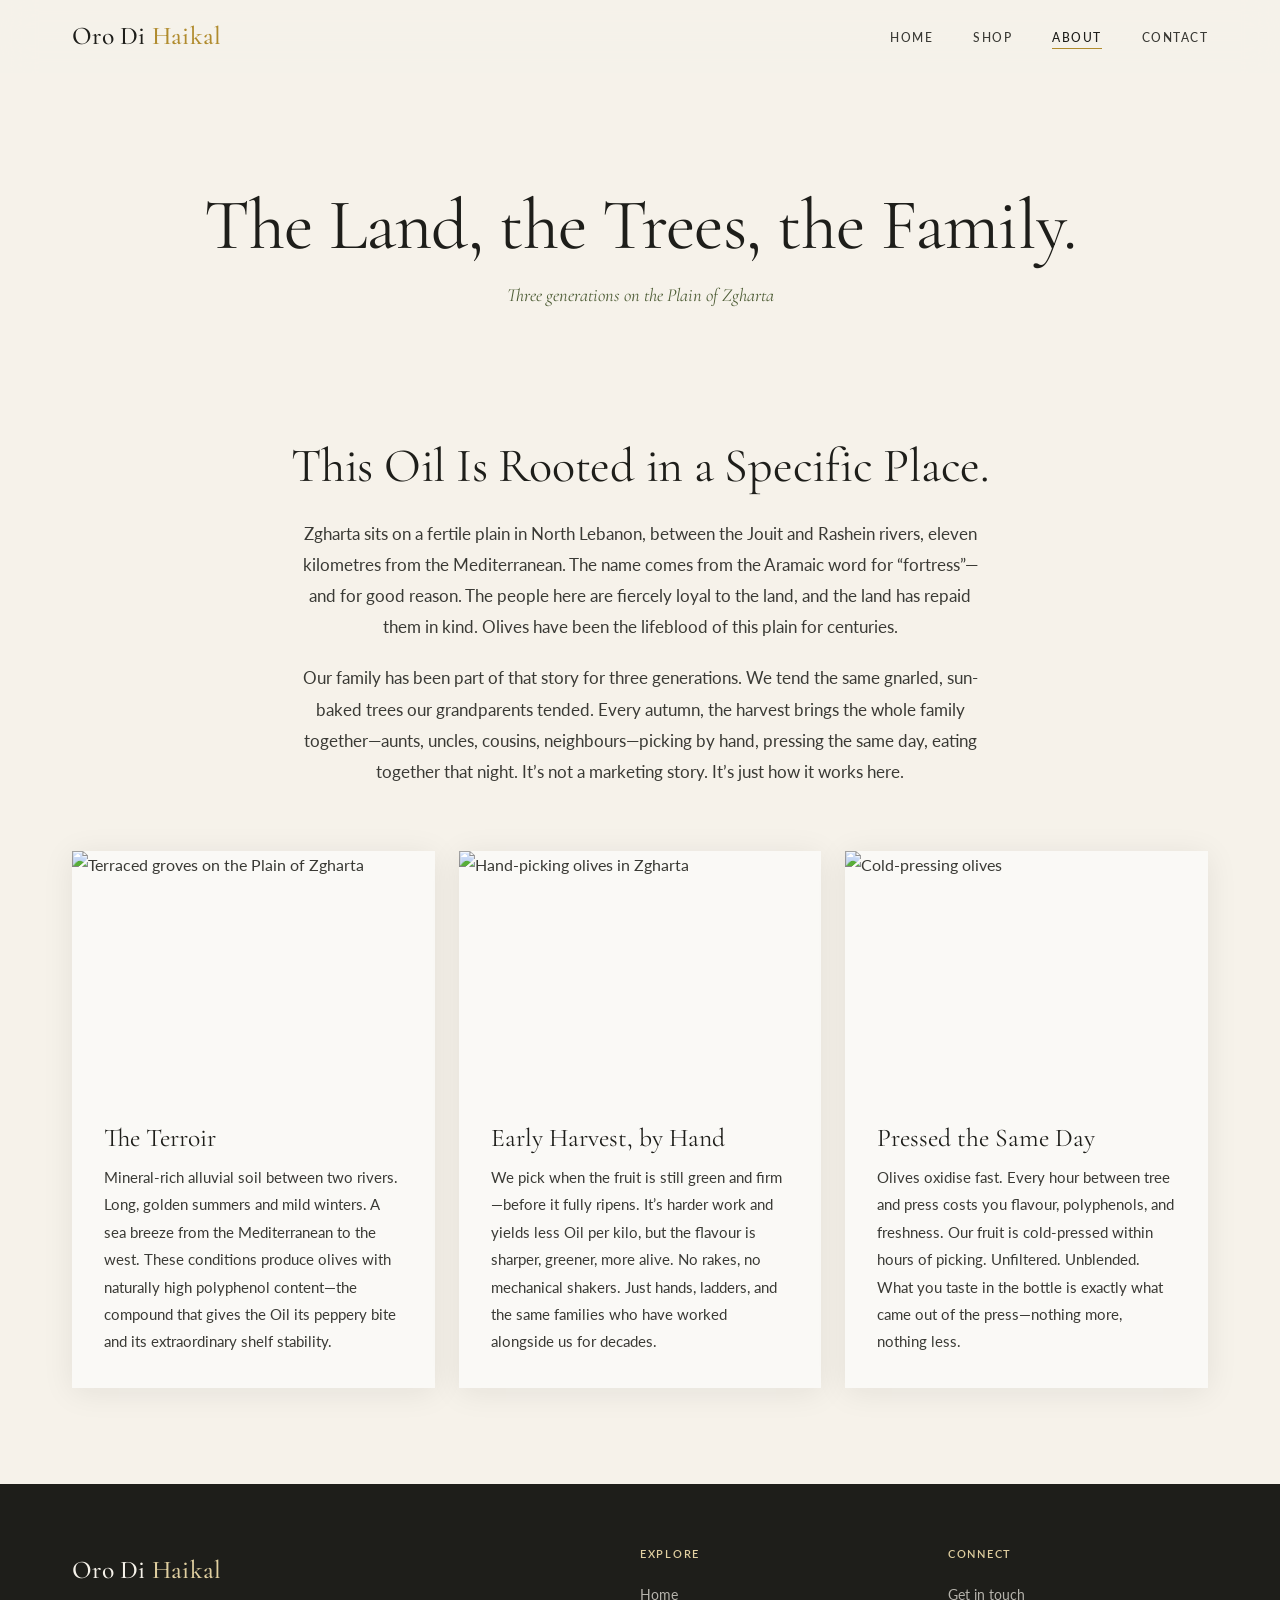
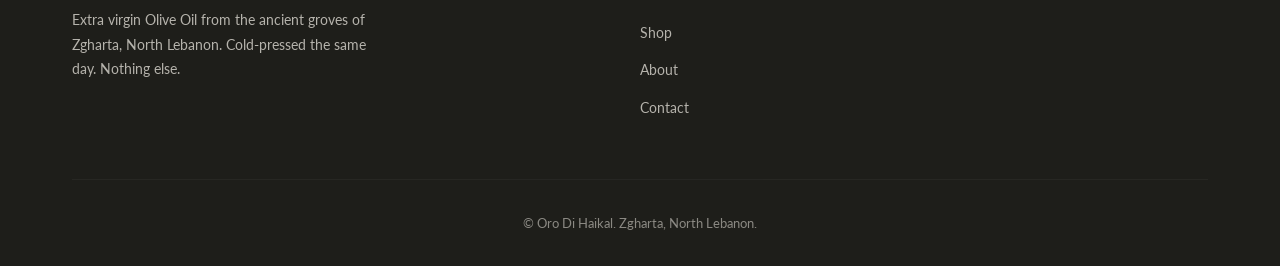
==== about.html @ 0c3472f1 "first commit" ====
<!DOCTYPE html>
<html lang="en">
<head>
  <meta charset="UTF-8" />
  <meta name="viewport" content="width=device-width, initial-scale=1.0" />
  <title>About &mdash; Oro Di Haikal Olive Oil</title>
  <meta name="description" content="The story behind Oro Di Haikal. Three generations of olive farming on the Plain of Zgharta, North Lebanon. Hand-picked. Same-day press. The real thing." />
  <link rel="preconnect" href="https://fonts.googleapis.com" />
  <link rel="preconnect" href="https://fonts.gstatic.com" crossorigin />
  <link href="https://fonts.googleapis.com/css2?family=Cormorant+Garamond:ital,wght@0,400;0,500;0,600;1,400&family=Lato:wght@400;500;600;700&display=swap" rel="stylesheet" />
  <link rel="stylesheet" href="css/style.css" />
  <link rel="icon" href="data:image/svg+xml,<svg xmlns='http://www.w3.org/2000/svg' viewBox='0 0 32 32'><circle cx='16' cy='16' r='14' fill='%235c6b3c'/><circle cx='16' cy='14' r='5' fill='%23d4a84b'/></svg>" type="image/svg+xml" />
</head>
<body>
  <a href="#main-content" class="skip-link">Skip to main content</a>
  <header class="site-header" id="header">
    <nav class="nav-inner">
      <a href="index.html" class="logo">Oro Di <span>Haikal</span></a>
      <button class="nav-toggle" id="navToggle" aria-label="Open menu" aria-expanded="false" aria-controls="navLinks">
        <svg viewBox="0 0 24 24" fill="none" stroke="currentColor" stroke-width="2">
          <path d="M3 12h18M3 6h18M3 18h18"/>
        </svg>
      </button>
      <ul class="nav-links" id="navLinks">
        <li><a href="index.html">Home</a></li>
        <li><a href="shop.html">Shop</a></li>
        <li><a href="about.html" class="active">About</a></li>
        <li><a href="contact.html">Contact</a></li>
      </ul>
    </nav>
  </header>

  <main id="main-content">
    <section class="page-hero">
      <div class="container">
        <h1>The Land, the Trees, the Family.</h1>
        <p>Three generations on the Plain of Zgharta</p>
      </div>
    </section>

    <section class="heritage-section">
      <div class="container">
        <div class="heritage-intro fade-in">
          <h2>This Oil Is Rooted in a Specific Place.</h2>
          <p>Zgharta sits on a fertile plain in North Lebanon, between the Jouit and Rashein rivers, eleven kilometres from the Mediterranean. The name comes from the Aramaic word for &ldquo;fortress&rdquo;&mdash;and for good reason. The people here are fiercely loyal to the land, and the land has repaid them in kind. Olives have been the lifeblood of this plain for centuries.</p>
          <p>Our family has been part of that story for three generations. We tend the same gnarled, sun-baked trees our grandparents tended. Every autumn, the harvest brings the whole family together&mdash;aunts, uncles, cousins, neighbours&mdash;picking by hand, pressing the same day, eating together that night. It&rsquo;s not a marketing story. It&rsquo;s just how it works here.</p>
        </div>
        <div class="heritage-grid fade-in">
          <article class="heritage-card">
            <img src="https://picsum.photos/seed/terroir/600/300" loading="lazy" alt="Terraced groves on the Plain of Zgharta" width="600" height="300" />
            <div class="card-body">
              <h3>The Terroir</h3>
              <p>Mineral-rich alluvial soil between two rivers. Long, golden summers and mild winters. A sea breeze from the Mediterranean to the west. These conditions produce olives with naturally high polyphenol content&mdash;the compound that gives the Oil its peppery bite and its extraordinary shelf stability.</p>
            </div>
          </article>
          <article class="heritage-card">
            <img src="https://picsum.photos/seed/harvest/600/300" loading="lazy" alt="Hand-picking olives in Zgharta" width="600" height="300" />
            <div class="card-body">
              <h3>Early Harvest, by Hand</h3>
              <p>We pick when the fruit is still green and firm&mdash;before it fully ripens. It&rsquo;s harder work and yields less Oil per kilo, but the flavour is sharper, greener, more alive. No rakes, no mechanical shakers. Just hands, ladders, and the same families who have worked alongside us for decades.</p>
            </div>
          </article>
          <article class="heritage-card">
            <img src="https://picsum.photos/seed/coldpress/600/300" loading="lazy" alt="Cold-pressing olives" width="600" height="300" />
            <div class="card-body">
              <h3>Pressed the Same Day</h3>
              <p>Olives oxidise fast. Every hour between tree and press costs you flavour, polyphenols, and freshness. Our fruit is cold-pressed within hours of picking. Unfiltered. Unblended. What you taste in the bottle is exactly what came out of the press&mdash;nothing more, nothing less.</p>
            </div>
          </article>
        </div>
      </div>
    </section>
  </main>

  <footer class="site-footer">
    <div class="footer-inner">
      <div class="footer-grid">
        <div class="footer-brand">
          <div class="logo">Oro Di <span>Haikal</span></div>
          <p>Extra virgin Olive Oil from the ancient groves of Zgharta, North Lebanon. Cold-pressed the same day. Nothing else.</p>
        </div>
        <div class="footer-links">
          <h4>Explore</h4>
          <ul>
            <li><a href="index.html">Home</a></li>
            <li><a href="shop.html">Shop</a></li>
            <li><a href="about.html">About</a></li>
            <li><a href="contact.html">Contact</a></li>
          </ul>
        </div>
        <div class="footer-links">
          <h4>Connect</h4>
          <ul>
            <li><a href="contact.html">Get in touch</a></li>
          </ul>
        </div>
      </div>
      <div class="footer-bottom">
        <p>&copy; Oro Di Haikal. Zgharta, North Lebanon.</p>
      </div>
    </div>
  </footer>

  <script src="js/main.js"></script>
</body>
</html>
---- css/style.css ----
/* ============================================
   Oro Di Haikal — Flamingo Estate-inspired
   Warm, spacious, immersive, editorial
   ============================================ */

:root {
  --olive-dark: #2f3a22;
  --olive-mid: #4e5d36;
  --olive-light: #6b7d4e;
  --olive-pale: #a3b38a;
  --gold: #b08b2d;
  --gold-light: #c9a84e;
  --gold-pale: #e0cfa0;
  --cream: #f6f2ea;
  --cream-dark: #ece6da;
  --white: #faf9f6;
  --charcoal: #1e1e1a;
  --text: #3a3a35;
  --shadow: rgba(30, 30, 26, 0.08);
  --shadow-md: rgba(30, 30, 26, 0.12);
  --font-display: 'Cormorant Garamond', Georgia, serif;
  --font-body: 'Lato', 'Segoe UI', sans-serif;
  --ease: cubic-bezier(0.25, 0.46, 0.45, 0.94);
  --ease-out: cubic-bezier(0.22, 1, 0.36, 1);
}

*,
*::before,
*::after {
  box-sizing: border-box;
  margin: 0;
  padding: 0;
}

html {
  scroll-behavior: smooth;
  font-size: 16px;
}

body {
  font-family: var(--font-body);
  font-size: 1rem;
  line-height: 1.75;
  color: var(--text);
  background: var(--cream);
  min-height: 100vh;
  display: flex;
  flex-direction: column;
  -webkit-font-smoothing: antialiased;
  -moz-osx-font-smoothing: grayscale;
}

img {
  max-width: 100%;
  height: auto;
  display: block;
}

a {
  color: var(--olive-dark);
  text-decoration: none;
  transition: color 0.3s var(--ease);
}

a:hover {
  color: var(--gold);
}

/* ----- Skip link ----- */
.skip-link {
  position: absolute;
  top: -4rem;
  left: 1rem;
  z-index: 200;
  padding: 0.6rem 1rem;
  background: var(--olive-dark);
  color: var(--white);
  font-size: 0.85rem;
  font-weight: 600;
  border-radius: 4px;
  transition: top 0.2s ease;
}
.skip-link:focus {
  top: 1rem;
  outline: 2px solid var(--gold);
  outline-offset: 2px;
}

/* ----- Focus visible ----- */
a:focus-visible,
button:focus-visible,
input:focus-visible,
textarea:focus-visible {
  outline: 2px solid var(--olive-mid);
  outline-offset: 3px;
}

/* ----- Typography ----- */
h1, h2, h3, h4 {
  font-family: var(--font-display);
  font-weight: 400;
  line-height: 1.15;
  color: var(--charcoal);
}

h1 {
  font-size: clamp(2.5rem, 6vw, 4.5rem);
  letter-spacing: -0.01em;
}

h2 {
  font-size: clamp(1.75rem, 4vw, 3rem);
  letter-spacing: -0.005em;
}

h3 {
  font-size: clamp(1.25rem, 2.5vw, 1.6rem);
}

/* ----- Layout ----- */
.container {
  width: 100%;
  max-width: 1200px;
  margin: 0 auto;
  padding: 0 2rem;
}

.container-narrow {
  max-width: 680px;
  margin: 0 auto;
  padding: 0 2rem;
}

/* ----- Navigation ----- */
.site-header {
  position: fixed;
  top: 0;
  left: 0;
  right: 0;
  z-index: 100;
  background: rgba(246, 242, 234, 0.9);
  backdrop-filter: blur(16px);
  -webkit-backdrop-filter: blur(16px);
  border-bottom: 1px solid transparent;
  transition: border-color 0.4s var(--ease), box-shadow 0.4s var(--ease);
}

.site-header.scrolled {
  border-bottom-color: var(--cream-dark);
  box-shadow: 0 1px 30px var(--shadow);
}

.nav-inner {
  display: flex;
  align-items: center;
  justify-content: space-between;
  height: 4.5rem;
  max-width: 1200px;
  margin: 0 auto;
  padding: 0 2rem;
}

.logo {
  font-family: var(--font-display);
  font-size: 1.6rem;
  font-weight: 500;
  color: var(--charcoal);
  letter-spacing: 0.01em;
}

.logo span {
  color: var(--gold);
}

.nav-links {
  display: flex;
  align-items: center;
  gap: 2.5rem;
  list-style: none;
}

.nav-links a {
  font-size: 0.78rem;
  font-weight: 500;
  letter-spacing: 0.12em;
  text-transform: uppercase;
  color: var(--text);
  position: relative;
}

.nav-links a::after {
  content: '';
  position: absolute;
  bottom: -4px;
  left: 0;
  width: 0;
  height: 1px;
  background: var(--gold);
  transition: width 0.3s var(--ease);
}

.nav-links a:hover::after,
.nav-links a.active::after {
  width: 100%;
}

.nav-links a.active {
  color: var(--charcoal);
}

.nav-toggle {
  display: none;
  background: none;
  border: none;
  cursor: pointer;
  padding: 0.5rem;
  color: var(--charcoal);
}

.nav-toggle svg {
  width: 1.4rem;
  height: 1.4rem;
}

/* ----- Main ----- */
main {
  flex: 1;
  padding-top: 4.5rem;
}

/* ----- Hero ----- */
.hero {
  min-height: 100vh;
  display: flex;
  align-items: center;
  justify-content: center;
  text-align: center;
  position: relative;
  overflow: hidden;
  background: var(--cream);
}

.hero-bg {
  position: absolute;
  inset: 0;
  background: url('https://picsum.photos/seed/lebanon/1920/1080') center/cover no-repeat;
  opacity: 0.15;
  transform: scale(1.05);
  transition: transform 20s linear;
}

.hero:hover .hero-bg {
  transform: scale(1.12);
}

.hero-bg::after {
  content: '';
  position: absolute;
  inset: 0;
  background: linear-gradient(
    to bottom,
    var(--cream) 0%,
    rgba(246, 242, 234, 0.3) 40%,
    rgba(246, 242, 234, 0.3) 60%,
    var(--cream) 100%
  );
}

.hero-content {
  position: relative;
  z-index: 1;
  padding: 4rem 2rem;
  max-width: 700px;
}

.hero-tag {
  font-size: 0.72rem;
  letter-spacing: 0.3em;
  text-transform: uppercase;
  color: var(--olive-mid);
  margin-bottom: 1.5rem;
  font-weight: 500;
}

.hero h1 {
  color: var(--charcoal);
  margin-bottom: 1.5rem;
  font-weight: 400;
}

.hero-sub {
  font-size: 1.1rem;
  line-height: 1.8;
  color: var(--text);
  max-width: 520px;
  margin: 0 auto 2.5rem;
  font-family: var(--font-display);
  font-size: 1.25rem;
  font-style: italic;
  font-weight: 400;
}

/* ----- Buttons ----- */
.btn {
  display: inline-block;
  padding: 1rem 2.5rem;
  font-family: var(--font-body);
  font-size: 0.72rem;
  font-weight: 600;
  letter-spacing: 0.16em;
  text-transform: uppercase;
  border: none;
  cursor: pointer;
  transition: all 0.4s var(--ease);
}

.btn-primary {
  background: var(--charcoal);
  color: var(--cream);
}

.btn-primary:hover {
  background: var(--olive-dark);
  color: var(--cream);
  transform: translateY(-1px);
  box-shadow: 0 8px 30px var(--shadow-md);
}

.btn-secondary {
  background: transparent;
  color: var(--charcoal);
  border: 1.5px solid var(--charcoal);
}

.btn-secondary:hover {
  background: var(--charcoal);
  color: var(--cream);
}

/* ----- Strip (marquee) ----- */
.section.strip {
  padding: 1.25rem 0;
  background: var(--charcoal);
  color: var(--cream);
  overflow: hidden;
}

.strip-list {
  display: flex;
  justify-content: center;
  gap: 1rem 3rem;
  list-style: none;
  font-size: 0.72rem;
  font-weight: 500;
  letter-spacing: 0.14em;
  text-transform: uppercase;
  white-space: nowrap;
  animation: marquee 30s linear infinite;
}

.strip-icon {
  color: var(--gold-pale);
  margin-right: 0.75rem;
}

@keyframes marquee {
  0%   { transform: translateX(0); }
  100% { transform: translateX(-50%); }
}

/* ----- Section blocks ----- */
.section {
  padding: 6rem 0;
}

.section-alt {
  background: var(--white);
}

.section-head {
  text-align: center;
  margin-bottom: 3.5rem;
}

.section-head h2 {
  color: var(--charcoal);
  margin-bottom: 0;
}

.section-head .sub {
  display: block;
  font-size: 0.72rem;
  font-family: var(--font-body);
  color: var(--olive-mid);
  letter-spacing: 0.16em;
  text-transform: uppercase;
  font-weight: 500;
  margin-bottom: 1rem;
}

/* ----- Legacy section ----- */
#legacy {
  background: var(--cream);
}

.legacy-content {
  text-align: center;
}

.legacy-lead {
  font-family: var(--font-display);
  font-size: clamp(1.4rem, 2.5vw, 1.75rem);
  font-weight: 400;
  font-style: italic;
  line-height: 1.6;
  color: var(--charcoal);
  margin-bottom: 2rem;
}

.legacy-content p {
  color: var(--text);
  margin-bottom: 1.5rem;
  font-size: 1.05rem;
  line-height: 1.85;
}

.legacy-content p:last-child {
  margin-bottom: 0;
}

/* ----- Story grid (home) ----- */
.story-grid {
  display: grid;
  grid-template-columns: 1fr 1fr;
  gap: 4rem;
  align-items: center;
  max-width: 1100px;
  margin: 0 auto;
}

.story-image {
  overflow: hidden;
}

.story-image img {
  width: 100%;
  height: 420px;
  object-fit: cover;
  transition: transform 0.8s var(--ease-out);
}

.story-image:hover img {
  transform: scale(1.03);
}

.story-text h2 {
  color: var(--charcoal);
  margin-bottom: 1.25rem;
}

.story-text p {
  margin-bottom: 1.25rem;
  color: var(--text);
  line-height: 1.85;
}

.story-text .btn {
  margin-top: 0.5rem;
}

/* ----- CTA section ----- */
.section-cta {
  background: var(--charcoal);
  color: var(--cream);
  text-align: center;
}

.section-cta h2 {
  color: var(--cream);
  margin-bottom: 1rem;
}

.section-cta p {
  color: var(--cream-dark);
  margin-bottom: 2rem;
  font-family: var(--font-display);
  font-size: 1.15rem;
  font-style: italic;
  line-height: 1.8;
  max-width: 520px;
  margin-left: auto;
  margin-right: auto;
}

.section-cta .btn-primary {
  background: var(--cream);
  color: var(--charcoal);
}

.section-cta .btn-primary:hover {
  background: var(--gold-pale);
  color: var(--charcoal);
}

.text-center {
  text-align: center;
}

/* ----- Page hero (inner pages) ----- */
.page-hero {
  padding: 7rem 0 4rem;
  text-align: center;
  background: var(--cream);
}

.page-hero h1 {
  color: var(--charcoal);
  margin-bottom: 0.75rem;
}

.page-hero p {
  color: var(--olive-mid);
  font-size: 1rem;
  font-family: var(--font-display);
  font-style: italic;
  font-size: 1.15rem;
}

/* ----- Shop page ----- */
.product-section {
  padding: 4rem 0 6rem;
}

.product-card {
  max-width: 960px;
  margin: 0 auto;
  display: grid;
  grid-template-columns: 1fr 1fr;
  gap: 0;
  align-items: stretch;
  background: var(--white);
  overflow: hidden;
  box-shadow: 0 30px 80px var(--shadow);
}

.product-image {
  overflow: hidden;
}

.product-image img {
  width: 100%;
  height: 100%;
  object-fit: cover;
  transition: transform 0.8s var(--ease-out);
}

.product-image:hover img {
  transform: scale(1.03);
}

.product-details {
  padding: 3rem 2.5rem;
  display: flex;
  flex-direction: column;
  justify-content: center;
}

.product-details h2 {
  color: var(--charcoal);
  margin-bottom: 0.5rem;
}

.product-meta {
  font-size: 0.75rem;
  letter-spacing: 0.08em;
  text-transform: uppercase;
  color: var(--olive-mid);
  margin-bottom: 1.25rem;
  font-weight: 500;
}

.product-details .price {
  font-family: var(--font-display);
  font-size: 2rem;
  color: var(--charcoal);
  margin-bottom: 1.5rem;
  font-weight: 400;
}

.product-details p {
  margin-bottom: 1.25rem;
  color: var(--text);
  line-height: 1.8;
  font-size: 0.95rem;
}

.product-details p strong {
  color: var(--charcoal);
  font-weight: 600;
  font-size: 0.75rem;
  letter-spacing: 0.08em;
  text-transform: uppercase;
}

.quantity-row {
  display: flex;
  align-items: center;
  gap: 1rem;
  margin-bottom: 1.25rem;
}

.quantity-row label {
  font-weight: 600;
  color: var(--charcoal);
  font-size: 0.75rem;
  letter-spacing: 0.08em;
  text-transform: uppercase;
}

.quantity-row input {
  width: 4rem;
  padding: 0.6rem;
  border: 1.5px solid var(--cream-dark);
  border-radius: 0;
  font-size: 1rem;
  text-align: center;
  font-family: var(--font-body);
  background: var(--cream);
  transition: border-color 0.3s var(--ease);
}

.quantity-row input:focus {
  border-color: var(--olive-mid);
}

.cart-feedback {
  margin-top: 0.75rem;
  font-size: 0.85rem;
  color: var(--olive-mid);
  font-style: italic;
  min-height: 1.5em;
  opacity: 0;
  transition: opacity 0.4s var(--ease);
}

.cart-feedback.visible {
  opacity: 1;
}

/* ----- About / Heritage ----- */
.heritage-section {
  padding: 4rem 0 6rem;
}

.heritage-intro {
  text-align: center;
  max-width: 700px;
  margin: 0 auto 4rem;
}

.heritage-intro h2 {
  margin-bottom: 1.5rem;
}

.heritage-intro p {
  font-size: 1.05rem;
  color: var(--text);
  line-height: 1.85;
  margin-bottom: 1.25rem;
}

.heritage-intro p:last-child {
  margin-bottom: 0;
}

.heritage-grid {
  display: grid;
  grid-template-columns: repeat(3, 1fr);
  gap: 1.5rem;
}

.heritage-card {
  background: var(--white);
  overflow: hidden;
  box-shadow: 0 4px 30px var(--shadow);
  transition: transform 0.5s var(--ease-out), box-shadow 0.5s var(--ease-out);
}

.heritage-card:hover {
  transform: translateY(-6px);
  box-shadow: 0 20px 50px var(--shadow-md);
}

.heritage-card img {
  width: 100%;
  height: 240px;
  object-fit: cover;
  transition: transform 0.8s var(--ease-out);
}

.heritage-card:hover img {
  transform: scale(1.04);
}

.heritage-card .card-body {
  padding: 2rem;
}

.heritage-card h3 {
  color: var(--charcoal);
  margin-bottom: 0.75rem;
}

.heritage-card p {
  font-size: 0.95rem;
  color: var(--text);
  line-height: 1.8;
}

/* ----- Contact page ----- */
.contact-section {
  padding: 4rem 0 6rem;
}

.contact-layout {
  display: grid;
  grid-template-columns: 1fr 1.3fr;
  gap: 3rem;
  align-items: start;
  max-width: 960px;
  margin: 0 auto;
}

.contact-info h2 {
  color: var(--charcoal);
  margin-bottom: 1rem;
}

.contact-info > p {
  color: var(--text);
  margin-bottom: 2rem;
  font-size: 1.05rem;
  line-height: 1.8;
}

.contact-details {
  list-style: none;
}

.contact-details li {
  margin-bottom: 1.5rem;
  font-size: 0.95rem;
  color: var(--text);
  line-height: 1.6;
}

.contact-details strong {
  display: block;
  font-family: var(--font-body);
  font-size: 0.7rem;
  letter-spacing: 0.12em;
  text-transform: uppercase;
  color: var(--olive-mid);
  margin-bottom: 0.3rem;
  font-weight: 600;
}

.contact-details a {
  color: var(--charcoal);
  border-bottom: 1px solid var(--cream-dark);
  transition: border-color 0.3s var(--ease), color 0.3s var(--ease);
}

.contact-details a:hover {
  color: var(--gold);
  border-color: var(--gold);
}

.contact-wrap {
  background: var(--white);
  padding: 2.5rem;
  box-shadow: 0 20px 60px var(--shadow);
}

.form-group {
  margin-bottom: 1.5rem;
}

.form-group label {
  display: block;
  font-weight: 600;
  color: var(--charcoal);
  margin-bottom: 0.5rem;
  font-size: 0.7rem;
  letter-spacing: 0.1em;
  text-transform: uppercase;
}

.form-group input,
.form-group textarea {
  width: 100%;
  padding: 0.85rem 1rem;
  border: 1.5px solid var(--cream-dark);
  border-radius: 0;
  font-family: var(--font-body);
  font-size: 0.95rem;
  background: var(--cream);
  transition: border-color 0.3s var(--ease);
}

.form-group input:focus,
.form-group textarea:focus {
  outline: none;
  border-color: var(--olive-mid);
}

.form-group textarea {
  min-height: 150px;
  resize: vertical;
}

.contact-wrap button[type="submit"] {
  width: 100%;
  padding: 1.1rem;
  margin-top: 0.25rem;
  cursor: pointer;
}

.form-message {
  margin-top: 1rem;
  padding: 0.85rem 1rem;
  font-size: 0.9rem;
  display: none;
  font-style: italic;
}

.form-message.success {
  display: block;
  background: rgba(110, 130, 80, 0.12);
  color: var(--olive-dark);
}

.form-message.error {
  display: block;
  background: rgba(180, 50, 50, 0.08);
  color: #7a2828;
}

/* ----- Footer ----- */
.site-footer {
  background: var(--charcoal);
  color: var(--cream);
  padding: 4rem 0 2rem;
  margin-top: auto;
}

.footer-inner {
  max-width: 1200px;
  margin: 0 auto;
  padding: 0 2rem;
}

.footer-grid {
  display: grid;
  grid-template-columns: 2fr 1fr 1fr;
  gap: 3rem;
  margin-bottom: 3rem;
}

.footer-brand .logo {
  color: var(--cream);
  margin-bottom: 1rem;
  display: block;
}

.footer-brand .logo span {
  color: var(--gold-pale);
}

.footer-brand p {
  font-size: 0.9rem;
  line-height: 1.7;
  opacity: 0.7;
  max-width: 320px;
}

.footer-links h4 {
  font-family: var(--font-body);
  font-size: 0.68rem;
  font-weight: 600;
  letter-spacing: 0.16em;
  text-transform: uppercase;
  margin-bottom: 1.25rem;
  color: var(--gold-pale);
}

.footer-links ul {
  list-style: none;
}

.footer-links li {
  margin-bottom: 0.6rem;
}

.footer-links a {
  color: var(--cream);
  font-size: 0.9rem;
  opacity: 0.7;
  transition: opacity 0.3s var(--ease);
}

.footer-links a:hover {
  opacity: 1;
  color: var(--cream);
}

.footer-bottom {
  padding-top: 2rem;
  border-top: 1px solid rgba(255,255,255,0.08);
  text-align: center;
  font-size: 0.8rem;
  opacity: 0.5;
}

/* ----- Scroll animations ----- */
.fade-in {
  opacity: 0;
  transform: translateY(30px);
  transition: opacity 0.8s var(--ease-out), transform 0.8s var(--ease-out);
}

.fade-in.visible {
  opacity: 1;
  transform: translateY(0);
}

/* ----- Responsive ----- */
@media (max-width: 768px) {
  .nav-links {
    position: fixed;
    top: 4.5rem;
    right: -100%;
    width: 80%;
    max-width: 300px;
    height: calc(100vh - 4.5rem);
    background: var(--cream);
    flex-direction: column;
    align-items: flex-start;
    padding: 2.5rem;
    gap: 1.5rem;
    box-shadow: -10px 0 40px var(--shadow);
    transition: right 0.4s var(--ease-out);
  }

  .nav-links.open {
    right: 0;
  }

  .nav-toggle {
    display: block;
  }

  .hero-content {
    padding: 3rem 1.5rem;
  }

  .story-grid,
  .product-card {
    grid-template-columns: 1fr;
  }

  .story-image {
    order: -1;
  }

  .story-image img {
    height: 280px;
  }

  .product-details {
    padding: 2rem 1.5rem;
  }

  .product-image img {
    aspect-ratio: 16/10;
    height: auto;
  }

  .heritage-grid {
    grid-template-columns: 1fr;
  }

  .footer-grid {
    grid-template-columns: 1fr;
    text-align: center;
  }

  .footer-brand p {
    max-width: none;
  }

  .contact-layout {
    grid-template-columns: 1fr;
  }

  .strip-list {
    gap: 0.75rem 2rem;
    font-size: 0.65rem;
  }

  .section {
    padding: 4rem 0;
  }

  .page-hero {
    padding: 6rem 0 3rem;
  }
}

@media (prefers-reduced-motion: reduce) {
  *, *::before, *::after {
    animation-duration: 0.01ms !important;
    animation-iteration-count: 1 !important;
    transition-duration: 0.01ms !important;
  }
  .fade-in {
    opacity: 1;
    transform: none;
  }
}

@media (max-width: 480px) {
  .hero {
    min-height: 90vh;
  }

  .section {
    padding: 3.5rem 0;
  }

  .contact-wrap {
    padding: 1.5rem;
  }

  h1 {
    font-size: clamp(2rem, 8vw, 2.75rem);
  }
}
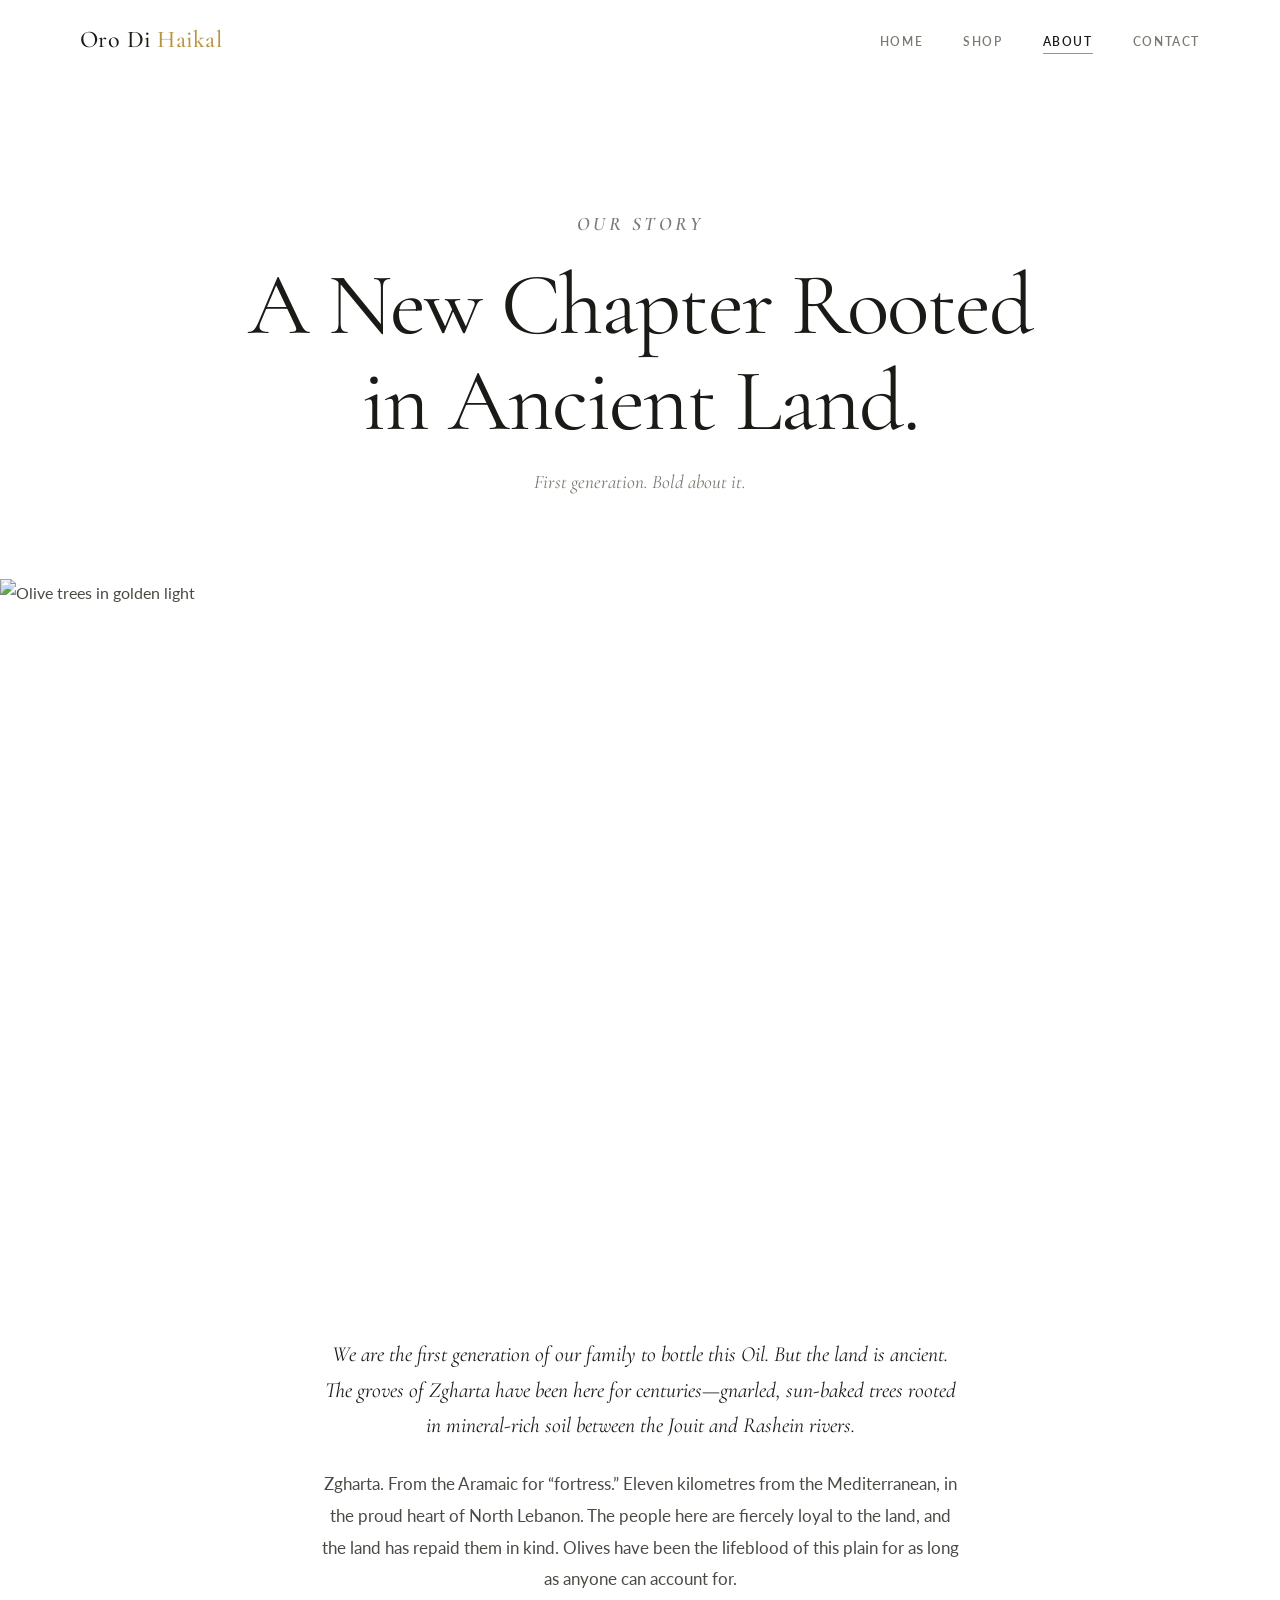
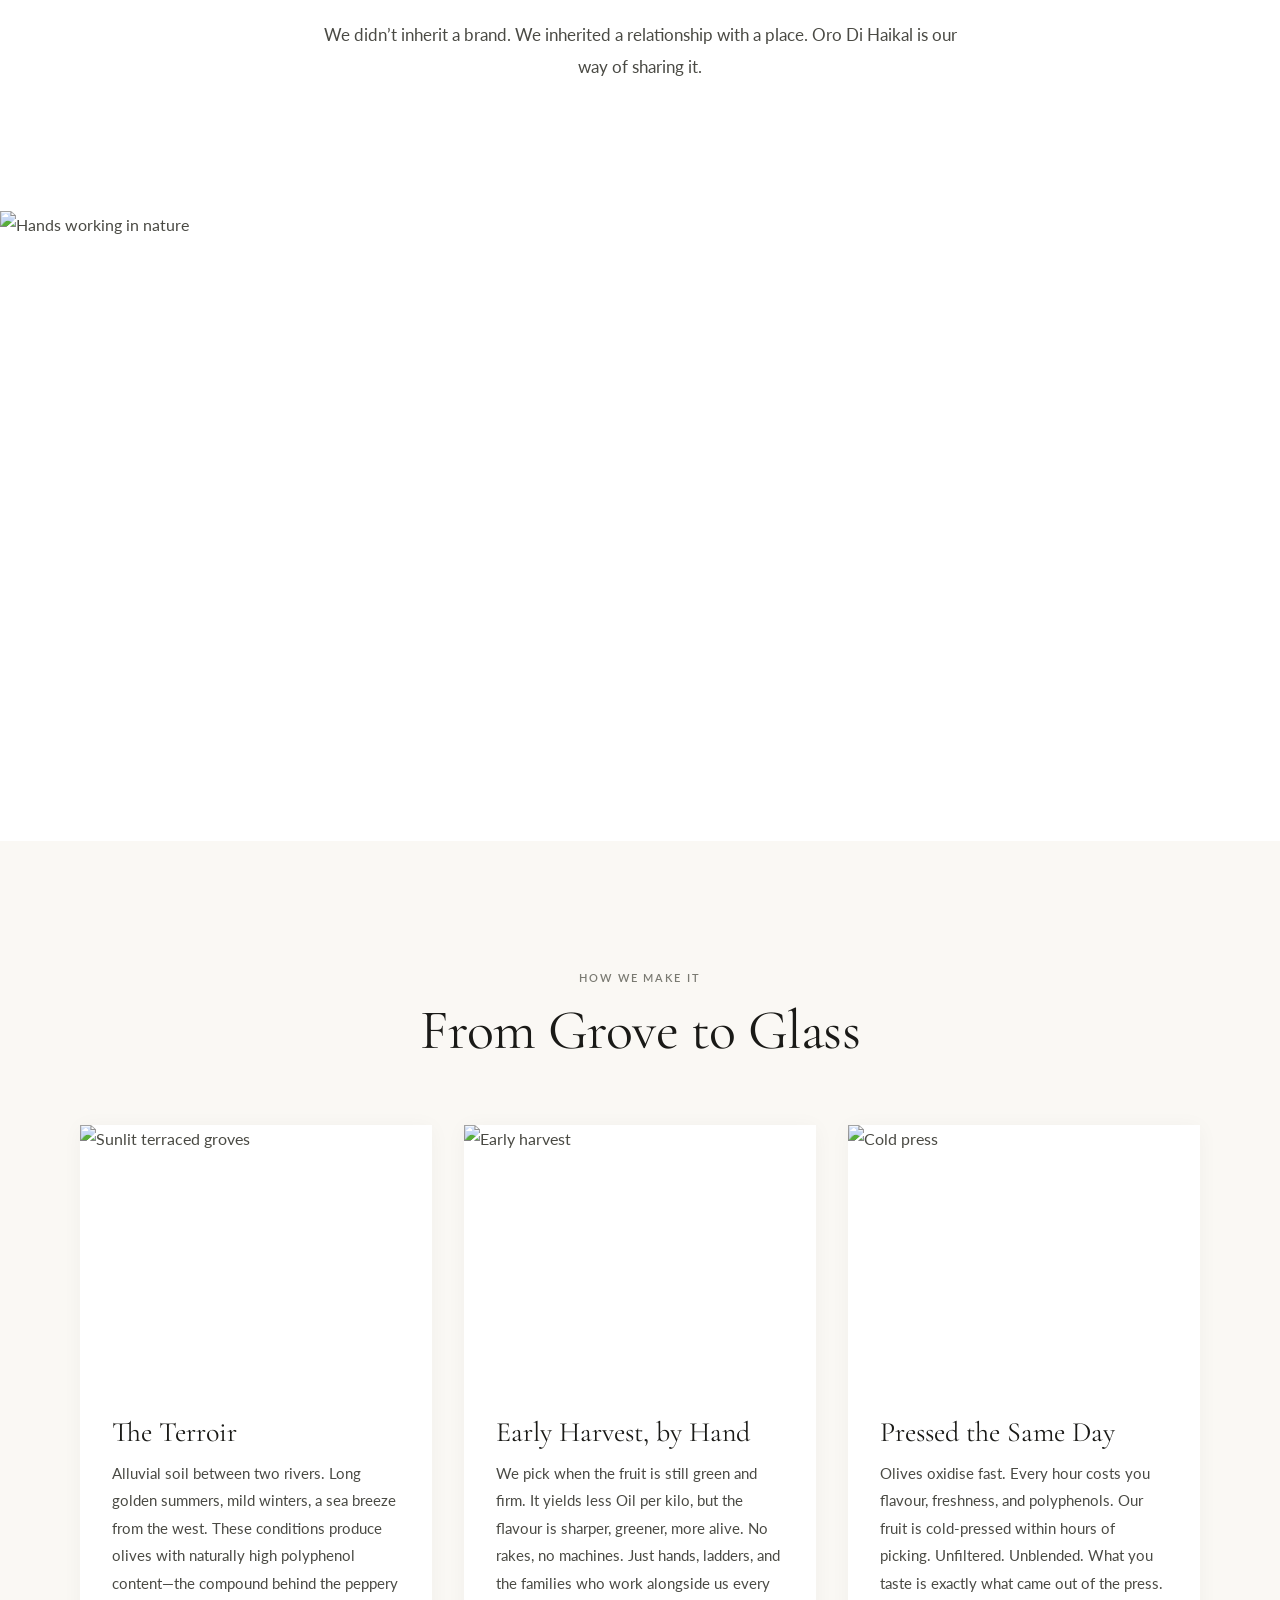
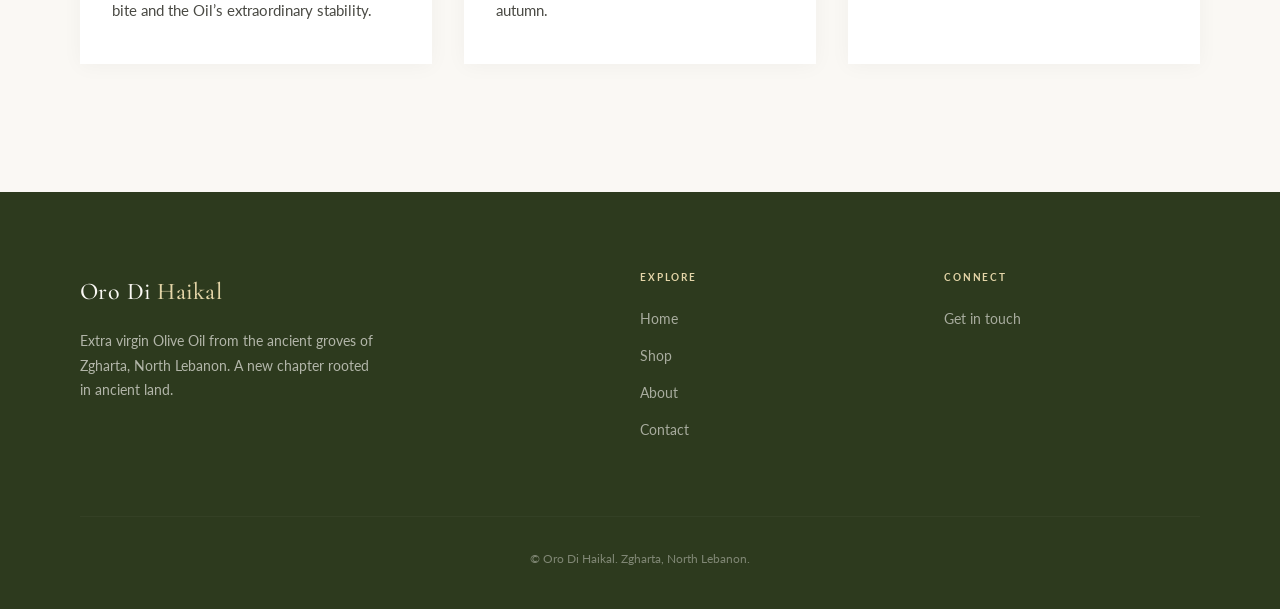
==== commit f6bee90f: "describe what you changed" ====
--- a/about.html
+++ b/about.html
@@ -3,23 +3,22 @@
 <head>
   <meta charset="UTF-8" />
   <meta name="viewport" content="width=device-width, initial-scale=1.0" />
-  <title>About &mdash; Oro Di Haikal Olive Oil</title>
-  <meta name="description" content="The story behind Oro Di Haikal. Three generations of olive farming on the Plain of Zgharta, North Lebanon. Hand-picked. Same-day press. The real thing." />
+  <title>About &mdash; Oro Di Haikal</title>
+  <meta name="description" content="A new chapter rooted in ancient land. The story of Oro Di Haikal from Zgharta, North Lebanon." />
   <link rel="preconnect" href="https://fonts.googleapis.com" />
   <link rel="preconnect" href="https://fonts.gstatic.com" crossorigin />
-  <link href="https://fonts.googleapis.com/css2?family=Cormorant+Garamond:ital,wght@0,400;0,500;0,600;1,400&family=Lato:wght@400;500;600;700&display=swap" rel="stylesheet" />
+  <link href="https://fonts.googleapis.com/css2?family=Cormorant+Garamond:ital,wght@0,400;0,500;0,600;1,400&family=Lato:wght@300;400;600;700&display=swap" rel="stylesheet" />
   <link rel="stylesheet" href="css/style.css" />
-  <link rel="icon" href="data:image/svg+xml,<svg xmlns='http://www.w3.org/2000/svg' viewBox='0 0 32 32'><circle cx='16' cy='16' r='14' fill='%235c6b3c'/><circle cx='16' cy='14' r='5' fill='%23d4a84b'/></svg>" type="image/svg+xml" />
+  <link rel="icon" href="data:image/svg+xml,<svg xmlns='http://www.w3.org/2000/svg' viewBox='0 0 32 32'><circle cx='16' cy='16' r='14' fill='%232d3a1e'/><circle cx='16' cy='14' r='5' fill='%23b59540'/></svg>" type="image/svg+xml" />
 </head>
 <body>
-  <a href="#main-content" class="skip-link">Skip to main content</a>
+  <a href="#main" class="skip-link">Skip to content</a>
+
   <header class="site-header" id="header">
     <nav class="nav-inner">
       <a href="index.html" class="logo">Oro Di <span>Haikal</span></a>
       <button class="nav-toggle" id="navToggle" aria-label="Open menu" aria-expanded="false" aria-controls="navLinks">
-        <svg viewBox="0 0 24 24" fill="none" stroke="currentColor" stroke-width="2">
-          <path d="M3 12h18M3 6h18M3 18h18"/>
-        </svg>
+        <svg viewBox="0 0 24 24" fill="none" stroke="currentColor" stroke-width="2"><path d="M3 12h18M3 6h18M3 18h18"/></svg>
       </button>
       <ul class="nav-links" id="navLinks">
         <li><a href="index.html">Home</a></li>
@@ -30,46 +29,66 @@
     </nav>
   </header>
 
-  <main id="main-content">
+  <main id="main">
+
     <section class="page-hero">
       <div class="container">
-        <h1>The Land, the Trees, the Family.</h1>
-        <p>Three generations on the Plain of Zgharta</p>
+        <p class="label" style="margin-bottom:1rem">Our Story</p>
+        <h1>A New Chapter Rooted<br>in Ancient Land.</h1>
+        <p>First generation. Bold about it.</p>
       </div>
     </section>
 
-    <section class="heritage-section">
+    <!-- Full-width grove image -->
+    <img class="full-img" src="https://images.unsplash.com/photo-1504197885098-865b3bfa0158?w=1600&q=80" alt="Olive trees in golden light" loading="lazy" />
+
+    <!-- Intro prose -->
+    <section class="s s--white">
+      <div class="container container--sm">
+        <div class="prose prose--lead reveal">
+          <p>We are the first generation of our family to bottle this Oil. But the land is ancient. The groves of Zgharta have been here for centuries&mdash;gnarled, sun-baked trees rooted in mineral-rich soil between the Jouit and Rashein rivers.</p>
+          <p>Zgharta. From the Aramaic for &ldquo;fortress.&rdquo; Eleven kilometres from the Mediterranean, in the proud heart of North Lebanon. The people here are fiercely loyal to the land, and the land has repaid them in kind. Olives have been the lifeblood of this plain for as long as anyone can account for.</p>
+          <p>We didn&rsquo;t inherit a brand. We inherited a relationship with a place. Oro Di Haikal is our way of sharing it.</p>
+        </div>
+      </div>
+    </section>
+
+    <!-- Full-width harvest image -->
+    <img class="full-img" src="https://images.unsplash.com/photo-1445282768818-728615cc910a?w=1600&q=80" alt="Hands working in nature" loading="lazy" />
+
+    <!-- Three pillars -->
+    <section class="s s--cream">
       <div class="container">
-        <div class="heritage-intro fade-in">
-          <h2>This Oil Is Rooted in a Specific Place.</h2>
-          <p>Zgharta sits on a fertile plain in North Lebanon, between the Jouit and Rashein rivers, eleven kilometres from the Mediterranean. The name comes from the Aramaic word for &ldquo;fortress&rdquo;&mdash;and for good reason. The people here are fiercely loyal to the land, and the land has repaid them in kind. Olives have been the lifeblood of this plain for centuries.</p>
-          <p>Our family has been part of that story for three generations. We tend the same gnarled, sun-baked trees our grandparents tended. Every autumn, the harvest brings the whole family together&mdash;aunts, uncles, cousins, neighbours&mdash;picking by hand, pressing the same day, eating together that night. It&rsquo;s not a marketing story. It&rsquo;s just how it works here.</p>
+        <div class="s-head reveal">
+          <p class="label">How We Make It</p>
+          <h2>From Grove to Glass</h2>
         </div>
-        <div class="heritage-grid fade-in">
-          <article class="heritage-card">
-            <img src="https://picsum.photos/seed/terroir/600/300" loading="lazy" alt="Terraced groves on the Plain of Zgharta" width="600" height="300" />
+        <div class="trio">
+          <article class="card reveal">
+            <img src="https://images.unsplash.com/photo-1500651230702-0e2d8a49d4ad?w=600&q=80" alt="Sunlit terraced groves" loading="lazy" />
             <div class="card-body">
               <h3>The Terroir</h3>
-              <p>Mineral-rich alluvial soil between two rivers. Long, golden summers and mild winters. A sea breeze from the Mediterranean to the west. These conditions produce olives with naturally high polyphenol content&mdash;the compound that gives the Oil its peppery bite and its extraordinary shelf stability.</p>
+              <p>Alluvial soil between two rivers. Long golden summers, mild winters, a sea breeze from the west. These conditions produce olives with naturally high polyphenol content&mdash;the compound behind the peppery bite and the Oil&rsquo;s extraordinary stability.</p>
             </div>
           </article>
-          <article class="heritage-card">
-            <img src="https://picsum.photos/seed/harvest/600/300" loading="lazy" alt="Hand-picking olives in Zgharta" width="600" height="300" />
+          <article class="card reveal reveal-d1">
+            <img src="https://images.unsplash.com/photo-1464226184884-fa280b87c399?w=600&q=80" alt="Early harvest" loading="lazy" />
             <div class="card-body">
               <h3>Early Harvest, by Hand</h3>
-              <p>We pick when the fruit is still green and firm&mdash;before it fully ripens. It&rsquo;s harder work and yields less Oil per kilo, but the flavour is sharper, greener, more alive. No rakes, no mechanical shakers. Just hands, ladders, and the same families who have worked alongside us for decades.</p>
+              <p>We pick when the fruit is still green and firm. It yields less Oil per kilo, but the flavour is sharper, greener, more alive. No rakes, no machines. Just hands, ladders, and the families who work alongside us every autumn.</p>
             </div>
           </article>
-          <article class="heritage-card">
-            <img src="https://picsum.photos/seed/coldpress/600/300" loading="lazy" alt="Cold-pressing olives" width="600" height="300" />
+          <article class="card reveal reveal-d2">
+            <img src="https://images.unsplash.com/photo-1509440159596-0249088772ff?w=600&q=80" alt="Cold press" loading="lazy" />
             <div class="card-body">
               <h3>Pressed the Same Day</h3>
-              <p>Olives oxidise fast. Every hour between tree and press costs you flavour, polyphenols, and freshness. Our fruit is cold-pressed within hours of picking. Unfiltered. Unblended. What you taste in the bottle is exactly what came out of the press&mdash;nothing more, nothing less.</p>
+              <p>Olives oxidise fast. Every hour costs you flavour, freshness, and polyphenols. Our fruit is cold-pressed within hours of picking. Unfiltered. Unblended. What you taste is exactly what came out of the press.</p>
             </div>
           </article>
         </div>
       </div>
     </section>
+
   </main>
 
   <footer class="site-footer">
@@ -77,7 +96,7 @@
       <div class="footer-grid">
         <div class="footer-brand">
           <div class="logo">Oro Di <span>Haikal</span></div>
-          <p>Extra virgin Olive Oil from the ancient groves of Zgharta, North Lebanon. Cold-pressed the same day. Nothing else.</p>
+          <p>Extra virgin Olive Oil from the ancient groves of Zgharta, North Lebanon. A new chapter rooted in ancient land.</p>
         </div>
         <div class="footer-links">
           <h4>Explore</h4>
--- a/css/style.css
+++ b/css/style.css
@@ -1,1048 +1,459 @@
 /* ============================================
-   Oro Di Haikal — Flamingo Estate-inspired
-   Warm, spacious, immersive, editorial
+   Oro Di Haikal — Luxury Lifestyle Redesign
+   White-forward, full-width imagery, editorial
    ============================================ */
 
 :root {
-  --olive-dark: #2f3a22;
-  --olive-mid: #4e5d36;
-  --olive-light: #6b7d4e;
-  --olive-pale: #a3b38a;
-  --gold: #b08b2d;
-  --gold-light: #c9a84e;
-  --gold-pale: #e0cfa0;
-  --cream: #f6f2ea;
-  --cream-dark: #ece6da;
-  --white: #faf9f6;
-  --charcoal: #1e1e1a;
-  --text: #3a3a35;
-  --shadow: rgba(30, 30, 26, 0.08);
-  --shadow-md: rgba(30, 30, 26, 0.12);
-  --font-display: 'Cormorant Garamond', Georgia, serif;
-  --font-body: 'Lato', 'Segoe UI', sans-serif;
+  --green: #2d3a1e;
+  --green-mid: #3f4f2a;
+  --green-soft: #5a6e3f;
+  --green-pale: #8a9e6e;
+  --gold: #b59540;
+  --gold-soft: #cdb368;
+  --gold-pale: #e4d5a8;
+  --cream: #faf8f4;
+  --warm: #f3efe7;
+  --white: #ffffff;
+  --ink: #1a1a17;
+  --text: #4a4a44;
+  --text-light: #7a7a72;
+  --border: rgba(0,0,0,0.06);
+  --shadow-sm: 0 2px 20px rgba(0,0,0,0.04);
+  --shadow-md: 0 8px 40px rgba(0,0,0,0.06);
+  --shadow-lg: 0 20px 60px rgba(0,0,0,0.08);
+  --serif: 'Cormorant Garamond', Georgia, 'Times New Roman', serif;
+  --sans: 'Lato', -apple-system, 'Segoe UI', sans-serif;
   --ease: cubic-bezier(0.25, 0.46, 0.45, 0.94);
   --ease-out: cubic-bezier(0.22, 1, 0.36, 1);
 }
 
-*,
-*::before,
-*::after {
-  box-sizing: border-box;
-  margin: 0;
-  padding: 0;
-}
-
-html {
-  scroll-behavior: smooth;
-  font-size: 16px;
-}
+*, *::before, *::after { box-sizing: border-box; margin: 0; padding: 0; }
+
+html { scroll-behavior: smooth; }
 
 body {
-  font-family: var(--font-body);
+  font-family: var(--sans);
   font-size: 1rem;
-  line-height: 1.75;
+  line-height: 1.7;
   color: var(--text);
-  background: var(--cream);
+  background: var(--white);
   min-height: 100vh;
   display: flex;
   flex-direction: column;
   -webkit-font-smoothing: antialiased;
-  -moz-osx-font-smoothing: grayscale;
-}
-
-img {
-  max-width: 100%;
-  height: auto;
-  display: block;
-}
+}
+
+img { max-width: 100%; height: auto; display: block; }
 
 a {
-  color: var(--olive-dark);
+  color: var(--ink);
   text-decoration: none;
   transition: color 0.3s var(--ease);
 }
-
-a:hover {
-  color: var(--gold);
-}
-
-/* ----- Skip link ----- */
+a:hover { color: var(--gold); }
+
 .skip-link {
-  position: absolute;
-  top: -4rem;
-  left: 1rem;
-  z-index: 200;
-  padding: 0.6rem 1rem;
-  background: var(--olive-dark);
-  color: var(--white);
-  font-size: 0.85rem;
-  font-weight: 600;
-  border-radius: 4px;
-  transition: top 0.2s ease;
-}
-.skip-link:focus {
-  top: 1rem;
-  outline: 2px solid var(--gold);
-  outline-offset: 2px;
-}
-
-/* ----- Focus visible ----- */
-a:focus-visible,
-button:focus-visible,
-input:focus-visible,
-textarea:focus-visible {
-  outline: 2px solid var(--olive-mid);
-  outline-offset: 3px;
-}
-
-/* ----- Typography ----- */
+  position: absolute; top: -4rem; left: 1rem; z-index: 200;
+  padding: 0.5rem 1rem; background: var(--green); color: var(--white);
+  font-size: 0.8rem; font-weight: 600; transition: top 0.2s;
+}
+.skip-link:focus { top: 1rem; outline: 2px solid var(--gold); outline-offset: 2px; }
+
+a:focus-visible, button:focus-visible, input:focus-visible, textarea:focus-visible {
+  outline: 2px solid var(--green-soft); outline-offset: 3px;
+}
+
+/* ---- Typography ---- */
 h1, h2, h3, h4 {
-  font-family: var(--font-display);
+  font-family: var(--serif);
   font-weight: 400;
-  line-height: 1.15;
-  color: var(--charcoal);
-}
-
-h1 {
-  font-size: clamp(2.5rem, 6vw, 4.5rem);
-  letter-spacing: -0.01em;
-}
-
-h2 {
-  font-size: clamp(1.75rem, 4vw, 3rem);
-  letter-spacing: -0.005em;
-}
-
-h3 {
-  font-size: clamp(1.25rem, 2.5vw, 1.6rem);
-}
-
-/* ----- Layout ----- */
-.container {
-  width: 100%;
-  max-width: 1200px;
-  margin: 0 auto;
-  padding: 0 2rem;
-}
-
-.container-narrow {
-  max-width: 680px;
-  margin: 0 auto;
-  padding: 0 2rem;
-}
-
-/* ----- Navigation ----- */
-.site-header {
-  position: fixed;
-  top: 0;
-  left: 0;
-  right: 0;
-  z-index: 100;
-  background: rgba(246, 242, 234, 0.9);
-  backdrop-filter: blur(16px);
-  -webkit-backdrop-filter: blur(16px);
-  border-bottom: 1px solid transparent;
-  transition: border-color 0.4s var(--ease), box-shadow 0.4s var(--ease);
-}
-
-.site-header.scrolled {
-  border-bottom-color: var(--cream-dark);
-  box-shadow: 0 1px 30px var(--shadow);
-}
-
-.nav-inner {
-  display: flex;
-  align-items: center;
-  justify-content: space-between;
-  height: 4.5rem;
-  max-width: 1200px;
-  margin: 0 auto;
-  padding: 0 2rem;
-}
-
-.logo {
-  font-family: var(--font-display);
-  font-size: 1.6rem;
-  font-weight: 500;
-  color: var(--charcoal);
-  letter-spacing: 0.01em;
-}
-
-.logo span {
-  color: var(--gold);
-}
-
-.nav-links {
-  display: flex;
-  align-items: center;
-  gap: 2.5rem;
-  list-style: none;
-}
-
-.nav-links a {
-  font-size: 0.78rem;
-  font-weight: 500;
-  letter-spacing: 0.12em;
-  text-transform: uppercase;
-  color: var(--text);
-  position: relative;
-}
-
-.nav-links a::after {
-  content: '';
-  position: absolute;
-  bottom: -4px;
-  left: 0;
-  width: 0;
-  height: 1px;
-  background: var(--gold);
-  transition: width 0.3s var(--ease);
-}
-
-.nav-links a:hover::after,
-.nav-links a.active::after {
-  width: 100%;
-}
-
-.nav-links a.active {
-  color: var(--charcoal);
-}
-
-.nav-toggle {
-  display: none;
-  background: none;
-  border: none;
-  cursor: pointer;
-  padding: 0.5rem;
-  color: var(--charcoal);
-}
-
-.nav-toggle svg {
-  width: 1.4rem;
-  height: 1.4rem;
-}
-
-/* ----- Main ----- */
-main {
-  flex: 1;
-  padding-top: 4.5rem;
-}
-
-/* ----- Hero ----- */
-.hero {
-  min-height: 100vh;
-  display: flex;
-  align-items: center;
-  justify-content: center;
-  text-align: center;
-  position: relative;
-  overflow: hidden;
-  background: var(--cream);
-}
-
-.hero-bg {
-  position: absolute;
-  inset: 0;
-  background: url('https://picsum.photos/seed/lebanon/1920/1080') center/cover no-repeat;
-  opacity: 0.15;
-  transform: scale(1.05);
-  transition: transform 20s linear;
-}
-
-.hero:hover .hero-bg {
-  transform: scale(1.12);
-}
-
-.hero-bg::after {
-  content: '';
-  position: absolute;
-  inset: 0;
-  background: linear-gradient(
-    to bottom,
-    var(--cream) 0%,
-    rgba(246, 242, 234, 0.3) 40%,
-    rgba(246, 242, 234, 0.3) 60%,
-    var(--cream) 100%
-  );
-}
-
-.hero-content {
-  position: relative;
-  z-index: 1;
-  padding: 4rem 2rem;
-  max-width: 700px;
-}
-
-.hero-tag {
-  font-size: 0.72rem;
-  letter-spacing: 0.3em;
-  text-transform: uppercase;
-  color: var(--olive-mid);
-  margin-bottom: 1.5rem;
-  font-weight: 500;
-}
-
-.hero h1 {
-  color: var(--charcoal);
-  margin-bottom: 1.5rem;
-  font-weight: 400;
-}
-
-.hero-sub {
-  font-size: 1.1rem;
-  line-height: 1.8;
-  color: var(--text);
-  max-width: 520px;
-  margin: 0 auto 2.5rem;
-  font-family: var(--font-display);
-  font-size: 1.25rem;
-  font-style: italic;
-  font-weight: 400;
-}
-
-/* ----- Buttons ----- */
-.btn {
-  display: inline-block;
-  padding: 1rem 2.5rem;
-  font-family: var(--font-body);
-  font-size: 0.72rem;
-  font-weight: 600;
-  letter-spacing: 0.16em;
-  text-transform: uppercase;
-  border: none;
-  cursor: pointer;
-  transition: all 0.4s var(--ease);
-}
-
-.btn-primary {
-  background: var(--charcoal);
-  color: var(--cream);
-}
-
-.btn-primary:hover {
-  background: var(--olive-dark);
-  color: var(--cream);
-  transform: translateY(-1px);
-  box-shadow: 0 8px 30px var(--shadow-md);
-}
-
-.btn-secondary {
-  background: transparent;
-  color: var(--charcoal);
-  border: 1.5px solid var(--charcoal);
-}
-
-.btn-secondary:hover {
-  background: var(--charcoal);
-  color: var(--cream);
-}
-
-/* ----- Strip (marquee) ----- */
-.section.strip {
-  padding: 1.25rem 0;
-  background: var(--charcoal);
-  color: var(--cream);
-  overflow: hidden;
-}
-
-.strip-list {
-  display: flex;
-  justify-content: center;
-  gap: 1rem 3rem;
-  list-style: none;
-  font-size: 0.72rem;
-  font-weight: 500;
-  letter-spacing: 0.14em;
-  text-transform: uppercase;
-  white-space: nowrap;
-  animation: marquee 30s linear infinite;
-}
-
-.strip-icon {
-  color: var(--gold-pale);
-  margin-right: 0.75rem;
-}
-
-@keyframes marquee {
-  0%   { transform: translateX(0); }
-  100% { transform: translateX(-50%); }
-}
-
-/* ----- Section blocks ----- */
-.section {
-  padding: 6rem 0;
-}
-
-.section-alt {
-  background: var(--white);
-}
-
-.section-head {
-  text-align: center;
-  margin-bottom: 3.5rem;
-}
-
-.section-head h2 {
-  color: var(--charcoal);
-  margin-bottom: 0;
-}
-
-.section-head .sub {
-  display: block;
-  font-size: 0.72rem;
-  font-family: var(--font-body);
-  color: var(--olive-mid);
-  letter-spacing: 0.16em;
-  text-transform: uppercase;
-  font-weight: 500;
-  margin-bottom: 1rem;
-}
-
-/* ----- Legacy section ----- */
-#legacy {
-  background: var(--cream);
-}
-
-.legacy-content {
-  text-align: center;
-}
-
-.legacy-lead {
-  font-family: var(--font-display);
-  font-size: clamp(1.4rem, 2.5vw, 1.75rem);
-  font-weight: 400;
-  font-style: italic;
-  line-height: 1.6;
-  color: var(--charcoal);
-  margin-bottom: 2rem;
-}
-
-.legacy-content p {
-  color: var(--text);
-  margin-bottom: 1.5rem;
-  font-size: 1.05rem;
-  line-height: 1.85;
-}
-
-.legacy-content p:last-child {
-  margin-bottom: 0;
-}
-
-/* ----- Story grid (home) ----- */
-.story-grid {
-  display: grid;
-  grid-template-columns: 1fr 1fr;
-  gap: 4rem;
-  align-items: center;
-  max-width: 1100px;
-  margin: 0 auto;
-}
-
-.story-image {
-  overflow: hidden;
-}
-
-.story-image img {
-  width: 100%;
-  height: 420px;
-  object-fit: cover;
-  transition: transform 0.8s var(--ease-out);
-}
-
-.story-image:hover img {
-  transform: scale(1.03);
-}
-
-.story-text h2 {
-  color: var(--charcoal);
-  margin-bottom: 1.25rem;
-}
-
-.story-text p {
-  margin-bottom: 1.25rem;
-  color: var(--text);
-  line-height: 1.85;
-}
-
-.story-text .btn {
-  margin-top: 0.5rem;
-}
-
-/* ----- CTA section ----- */
-.section-cta {
-  background: var(--charcoal);
-  color: var(--cream);
-  text-align: center;
-}
-
-.section-cta h2 {
-  color: var(--cream);
-  margin-bottom: 1rem;
-}
-
-.section-cta p {
-  color: var(--cream-dark);
-  margin-bottom: 2rem;
-  font-family: var(--font-display);
-  font-size: 1.15rem;
-  font-style: italic;
-  line-height: 1.8;
-  max-width: 520px;
-  margin-left: auto;
-  margin-right: auto;
-}
-
-.section-cta .btn-primary {
-  background: var(--cream);
-  color: var(--charcoal);
-}
-
-.section-cta .btn-primary:hover {
-  background: var(--gold-pale);
-  color: var(--charcoal);
-}
-
-.text-center {
-  text-align: center;
-}
-
-/* ----- Page hero (inner pages) ----- */
-.page-hero {
-  padding: 7rem 0 4rem;
-  text-align: center;
-  background: var(--cream);
-}
-
-.page-hero h1 {
-  color: var(--charcoal);
-  margin-bottom: 0.75rem;
-}
-
-.page-hero p {
-  color: var(--olive-mid);
-  font-size: 1rem;
-  font-family: var(--font-display);
-  font-style: italic;
-  font-size: 1.15rem;
-}
-
-/* ----- Shop page ----- */
-.product-section {
-  padding: 4rem 0 6rem;
-}
-
-.product-card {
-  max-width: 960px;
-  margin: 0 auto;
-  display: grid;
-  grid-template-columns: 1fr 1fr;
-  gap: 0;
-  align-items: stretch;
-  background: var(--white);
-  overflow: hidden;
-  box-shadow: 0 30px 80px var(--shadow);
-}
-
-.product-image {
-  overflow: hidden;
-}
-
-.product-image img {
-  width: 100%;
-  height: 100%;
-  object-fit: cover;
-  transition: transform 0.8s var(--ease-out);
-}
-
-.product-image:hover img {
-  transform: scale(1.03);
-}
-
-.product-details {
-  padding: 3rem 2.5rem;
-  display: flex;
-  flex-direction: column;
-  justify-content: center;
-}
-
-.product-details h2 {
-  color: var(--charcoal);
-  margin-bottom: 0.5rem;
-}
-
-.product-meta {
-  font-size: 0.75rem;
-  letter-spacing: 0.08em;
-  text-transform: uppercase;
-  color: var(--olive-mid);
-  margin-bottom: 1.25rem;
-  font-weight: 500;
-}
-
-.product-details .price {
-  font-family: var(--font-display);
-  font-size: 2rem;
-  color: var(--charcoal);
-  margin-bottom: 1.5rem;
-  font-weight: 400;
-}
-
-.product-details p {
-  margin-bottom: 1.25rem;
-  color: var(--text);
-  line-height: 1.8;
-  font-size: 0.95rem;
-}
-
-.product-details p strong {
-  color: var(--charcoal);
-  font-weight: 600;
-  font-size: 0.75rem;
-  letter-spacing: 0.08em;
-  text-transform: uppercase;
-}
-
-.quantity-row {
-  display: flex;
-  align-items: center;
-  gap: 1rem;
-  margin-bottom: 1.25rem;
-}
-
-.quantity-row label {
-  font-weight: 600;
-  color: var(--charcoal);
-  font-size: 0.75rem;
-  letter-spacing: 0.08em;
-  text-transform: uppercase;
-}
-
-.quantity-row input {
-  width: 4rem;
-  padding: 0.6rem;
-  border: 1.5px solid var(--cream-dark);
-  border-radius: 0;
-  font-size: 1rem;
-  text-align: center;
-  font-family: var(--font-body);
-  background: var(--cream);
-  transition: border-color 0.3s var(--ease);
-}
-
-.quantity-row input:focus {
-  border-color: var(--olive-mid);
-}
-
-.cart-feedback {
-  margin-top: 0.75rem;
-  font-size: 0.85rem;
-  color: var(--olive-mid);
-  font-style: italic;
-  min-height: 1.5em;
-  opacity: 0;
-  transition: opacity 0.4s var(--ease);
-}
-
-.cart-feedback.visible {
-  opacity: 1;
-}
-
-/* ----- About / Heritage ----- */
-.heritage-section {
-  padding: 4rem 0 6rem;
-}
-
-.heritage-intro {
-  text-align: center;
-  max-width: 700px;
-  margin: 0 auto 4rem;
-}
-
-.heritage-intro h2 {
-  margin-bottom: 1.5rem;
-}
-
-.heritage-intro p {
-  font-size: 1.05rem;
-  color: var(--text);
-  line-height: 1.85;
-  margin-bottom: 1.25rem;
-}
-
-.heritage-intro p:last-child {
-  margin-bottom: 0;
-}
-
-.heritage-grid {
-  display: grid;
-  grid-template-columns: repeat(3, 1fr);
-  gap: 1.5rem;
-}
-
-.heritage-card {
-  background: var(--white);
-  overflow: hidden;
-  box-shadow: 0 4px 30px var(--shadow);
-  transition: transform 0.5s var(--ease-out), box-shadow 0.5s var(--ease-out);
-}
-
-.heritage-card:hover {
-  transform: translateY(-6px);
-  box-shadow: 0 20px 50px var(--shadow-md);
-}
-
-.heritage-card img {
-  width: 100%;
-  height: 240px;
-  object-fit: cover;
-  transition: transform 0.8s var(--ease-out);
-}
-
-.heritage-card:hover img {
-  transform: scale(1.04);
-}
-
-.heritage-card .card-body {
-  padding: 2rem;
-}
-
-.heritage-card h3 {
-  color: var(--charcoal);
-  margin-bottom: 0.75rem;
-}
-
-.heritage-card p {
-  font-size: 0.95rem;
-  color: var(--text);
-  line-height: 1.8;
-}
-
-/* ----- Contact page ----- */
-.contact-section {
-  padding: 4rem 0 6rem;
-}
-
-.contact-layout {
-  display: grid;
-  grid-template-columns: 1fr 1.3fr;
-  gap: 3rem;
-  align-items: start;
-  max-width: 960px;
-  margin: 0 auto;
-}
-
-.contact-info h2 {
-  color: var(--charcoal);
-  margin-bottom: 1rem;
-}
-
-.contact-info > p {
-  color: var(--text);
-  margin-bottom: 2rem;
-  font-size: 1.05rem;
-  line-height: 1.8;
-}
-
-.contact-details {
-  list-style: none;
-}
-
-.contact-details li {
-  margin-bottom: 1.5rem;
-  font-size: 0.95rem;
-  color: var(--text);
-  line-height: 1.6;
-}
-
-.contact-details strong {
-  display: block;
-  font-family: var(--font-body);
-  font-size: 0.7rem;
-  letter-spacing: 0.12em;
-  text-transform: uppercase;
-  color: var(--olive-mid);
-  margin-bottom: 0.3rem;
-  font-weight: 600;
-}
-
-.contact-details a {
-  color: var(--charcoal);
-  border-bottom: 1px solid var(--cream-dark);
-  transition: border-color 0.3s var(--ease), color 0.3s var(--ease);
-}
-
-.contact-details a:hover {
-  color: var(--gold);
-  border-color: var(--gold);
-}
-
-.contact-wrap {
-  background: var(--white);
-  padding: 2.5rem;
-  box-shadow: 0 20px 60px var(--shadow);
-}
-
-.form-group {
-  margin-bottom: 1.5rem;
-}
-
-.form-group label {
-  display: block;
-  font-weight: 600;
-  color: var(--charcoal);
-  margin-bottom: 0.5rem;
-  font-size: 0.7rem;
-  letter-spacing: 0.1em;
-  text-transform: uppercase;
-}
-
-.form-group input,
-.form-group textarea {
-  width: 100%;
-  padding: 0.85rem 1rem;
-  border: 1.5px solid var(--cream-dark);
-  border-radius: 0;
-  font-family: var(--font-body);
-  font-size: 0.95rem;
-  background: var(--cream);
-  transition: border-color 0.3s var(--ease);
-}
-
-.form-group input:focus,
-.form-group textarea:focus {
-  outline: none;
-  border-color: var(--olive-mid);
-}
-
-.form-group textarea {
-  min-height: 150px;
-  resize: vertical;
-}
-
-.contact-wrap button[type="submit"] {
-  width: 100%;
-  padding: 1.1rem;
-  margin-top: 0.25rem;
-  cursor: pointer;
-}
-
-.form-message {
-  margin-top: 1rem;
-  padding: 0.85rem 1rem;
-  font-size: 0.9rem;
-  display: none;
-  font-style: italic;
-}
-
-.form-message.success {
-  display: block;
-  background: rgba(110, 130, 80, 0.12);
-  color: var(--olive-dark);
-}
-
-.form-message.error {
-  display: block;
-  background: rgba(180, 50, 50, 0.08);
-  color: #7a2828;
-}
-
-/* ----- Footer ----- */
-.site-footer {
-  background: var(--charcoal);
-  color: var(--cream);
-  padding: 4rem 0 2rem;
-  margin-top: auto;
-}
-
-.footer-inner {
-  max-width: 1200px;
-  margin: 0 auto;
-  padding: 0 2rem;
-}
-
-.footer-grid {
-  display: grid;
-  grid-template-columns: 2fr 1fr 1fr;
-  gap: 3rem;
-  margin-bottom: 3rem;
-}
-
-.footer-brand .logo {
-  color: var(--cream);
-  margin-bottom: 1rem;
-  display: block;
-}
-
-.footer-brand .logo span {
-  color: var(--gold-pale);
-}
-
-.footer-brand p {
-  font-size: 0.9rem;
-  line-height: 1.7;
-  opacity: 0.7;
-  max-width: 320px;
-}
-
-.footer-links h4 {
-  font-family: var(--font-body);
+  color: var(--ink);
+  line-height: 1.1;
+}
+h1 { font-size: clamp(3rem, 7vw, 5.5rem); letter-spacing: -0.02em; }
+h2 { font-size: clamp(2rem, 4.5vw, 3.5rem); letter-spacing: -0.01em; }
+h3 { font-size: clamp(1.3rem, 2.5vw, 1.75rem); }
+
+.label {
+  font-family: var(--sans);
   font-size: 0.68rem;
   font-weight: 600;
-  letter-spacing: 0.16em;
+  letter-spacing: 0.18em;
   text-transform: uppercase;
-  margin-bottom: 1.25rem;
-  color: var(--gold-pale);
-}
-
-.footer-links ul {
-  list-style: none;
-}
-
-.footer-links li {
-  margin-bottom: 0.6rem;
-}
-
-.footer-links a {
-  color: var(--cream);
-  font-size: 0.9rem;
-  opacity: 0.7;
-  transition: opacity 0.3s var(--ease);
-}
-
-.footer-links a:hover {
-  opacity: 1;
-  color: var(--cream);
-}
+  color: var(--text-light);
+}
+
+/* ---- Layout ---- */
+.container { width: 100%; max-width: 1200px; margin: 0 auto; padding: 0 2.5rem; }
+.container--sm { max-width: 720px; }
+.container--md { max-width: 900px; }
+
+/* ---- Nav ---- */
+.site-header {
+  position: fixed; top: 0; left: 0; right: 0; z-index: 100;
+  background: rgba(255,255,255,0.92);
+  backdrop-filter: blur(20px); -webkit-backdrop-filter: blur(20px);
+  transition: box-shadow 0.4s var(--ease);
+}
+.site-header.scrolled { box-shadow: 0 1px 0 var(--border); }
+
+.nav-inner {
+  display: flex; align-items: center; justify-content: space-between;
+  height: 5rem; max-width: 1200px; margin: 0 auto; padding: 0 2.5rem;
+}
+
+.logo {
+  font-family: var(--serif); font-size: 1.5rem; font-weight: 500;
+  color: var(--ink); letter-spacing: 0.02em;
+}
+.logo span { color: var(--gold); }
+
+.nav-links {
+  display: flex; align-items: center; gap: 2.5rem; list-style: none;
+}
+.nav-links a {
+  font-size: 0.72rem; font-weight: 600; letter-spacing: 0.14em;
+  text-transform: uppercase; color: var(--text-light); position: relative;
+}
+.nav-links a::after {
+  content: ''; position: absolute; bottom: -6px; left: 0;
+  width: 0; height: 1px; background: var(--gold);
+  transition: width 0.3s var(--ease);
+}
+.nav-links a:hover, .nav-links a.active { color: var(--ink); }
+.nav-links a:hover::after, .nav-links a.active::after { width: 100%; }
+
+.nav-toggle {
+  display: none; background: none; border: none;
+  cursor: pointer; padding: 0.5rem; color: var(--ink);
+}
+.nav-toggle svg { width: 1.3rem; height: 1.3rem; }
+
+/* ---- Main ---- */
+main { flex: 1; padding-top: 5rem; }
+
+/* ---- Hero ---- */
+.hero {
+  min-height: 100vh; display: flex; align-items: center;
+  justify-content: center; text-align: center; position: relative;
+  overflow: hidden; background: var(--cream);
+}
+.hero-bg {
+  position: absolute; inset: 0;
+  background: url('https://images.unsplash.com/photo-1600857544200-b2f666a9a2ec?w=1920&q=80') center/cover no-repeat;
+  opacity: 0.2;
+}
+.hero-bg::after {
+  content: ''; position: absolute; inset: 0;
+  background: linear-gradient(to bottom, rgba(255,255,255,0.6) 0%, rgba(250,248,244,0.2) 50%, var(--cream) 100%);
+}
+.hero-content {
+  position: relative; z-index: 1; padding: 4rem 2rem; max-width: 780px;
+}
+.hero-tag {
+  font-size: 0.68rem; letter-spacing: 0.3em; text-transform: uppercase;
+  color: var(--gold); margin-bottom: 2rem; font-weight: 600;
+}
+.hero h1 { margin-bottom: 2rem; }
+.hero-sub {
+  font-family: var(--serif); font-size: 1.3rem; font-style: italic;
+  font-weight: 400; line-height: 1.7; color: var(--text);
+  max-width: 540px; margin: 0 auto 3rem;
+}
+
+/* ---- Buttons ---- */
+.btn {
+  display: inline-block; padding: 1rem 2.8rem;
+  font-family: var(--sans); font-size: 0.68rem; font-weight: 700;
+  letter-spacing: 0.18em; text-transform: uppercase;
+  border: none; cursor: pointer; transition: all 0.4s var(--ease);
+}
+.btn-primary { background: var(--green); color: var(--white); }
+.btn-primary:hover {
+  background: var(--green-mid); color: var(--white);
+  transform: translateY(-2px); box-shadow: var(--shadow-md);
+}
+.btn-secondary { background: transparent; color: var(--ink); border: 1.5px solid var(--ink); }
+.btn-secondary:hover { background: var(--ink); color: var(--white); }
+
+.btn-light { background: var(--white); color: var(--green); }
+.btn-light:hover { background: var(--gold-pale); color: var(--green); }
+
+/* ---- Marquee strip ---- */
+.marquee {
+  padding: 1rem 0; background: var(--green); color: var(--gold-pale);
+  overflow: hidden; white-space: nowrap;
+}
+.marquee-track {
+  display: inline-flex; gap: 3rem; list-style: none;
+  font-size: 0.65rem; font-weight: 600; letter-spacing: 0.2em;
+  text-transform: uppercase; animation: scroll 40s linear infinite;
+}
+.marquee-track .sep { opacity: 0.3; }
+
+@keyframes scroll {
+  0% { transform: translateX(0); }
+  100% { transform: translateX(-50%); }
+}
+
+/* ---- Sections ---- */
+.s { padding: 8rem 0; }
+.s--sm { padding: 5rem 0; }
+.s--white { background: var(--white); }
+.s--cream { background: var(--cream); }
+.s--green { background: var(--green); color: var(--cream); }
+.s--green h2, .s--green h3 { color: var(--white); }
+.s--green .label { color: var(--gold-pale); }
+
+.s-head { text-align: center; margin-bottom: 4rem; }
+.s-head h2 { margin-top: 0.75rem; }
+
+/* ---- Full-width image ---- */
+.full-img {
+  width: 100%; height: 70vh; min-height: 400px;
+  object-fit: cover; display: block;
+}
+
+/* ---- Centered prose ---- */
+.prose {
+  max-width: 640px; margin: 0 auto; text-align: center;
+}
+.prose p {
+  font-size: 1.05rem; line-height: 1.9; color: var(--text);
+  margin-bottom: 1.5rem;
+}
+.prose p:last-child { margin-bottom: 0; }
+
+.prose--lead p:first-child {
+  font-family: var(--serif); font-size: 1.35rem;
+  font-style: italic; font-weight: 400; line-height: 1.65;
+  color: var(--ink);
+}
+
+/* ---- Two-col grid ---- */
+.duo {
+  display: grid; grid-template-columns: 1fr 1fr;
+  gap: 0; align-items: stretch;
+}
+.duo-img { overflow: hidden; }
+.duo-img img {
+  width: 100%; height: 100%; min-height: 500px;
+  object-fit: cover; transition: transform 1s var(--ease-out);
+}
+.duo-img:hover img { transform: scale(1.03); }
+
+.duo-text {
+  display: flex; flex-direction: column; justify-content: center;
+  padding: 5rem 4rem;
+}
+.duo-text h2 { margin-bottom: 1.5rem; }
+.duo-text p { margin-bottom: 1.25rem; line-height: 1.85; color: var(--text); }
+.duo-text .btn { align-self: flex-start; margin-top: 1rem; }
+
+/* ---- Three-col cards ---- */
+.trio { display: grid; grid-template-columns: repeat(3,1fr); gap: 2rem; }
+
+.card {
+  background: var(--white); overflow: hidden;
+  box-shadow: var(--shadow-sm);
+  transition: transform 0.5s var(--ease-out), box-shadow 0.5s var(--ease-out);
+}
+.card:hover { transform: translateY(-6px); box-shadow: var(--shadow-md); }
+.card img {
+  width: 100%; height: 260px; object-fit: cover;
+  transition: transform 0.8s var(--ease-out);
+}
+.card:hover img { transform: scale(1.04); }
+.card-body { padding: 2rem 2rem 2.5rem; }
+.card-body h3 { margin-bottom: 0.75rem; }
+.card-body p { font-size: 0.95rem; line-height: 1.8; color: var(--text); }
+
+/* ---- Product ---- */
+.product {
+  display: grid; grid-template-columns: 1fr 1fr;
+  gap: 0; max-width: 1100px; margin: 0 auto;
+  background: var(--white); box-shadow: var(--shadow-lg);
+}
+.product-img { overflow: hidden; }
+.product-img img {
+  width: 100%; height: 100%; min-height: 600px;
+  object-fit: cover; transition: transform 1s var(--ease-out);
+}
+.product-img:hover img { transform: scale(1.03); }
+
+.product-info {
+  padding: 4rem 3rem;
+  display: flex; flex-direction: column; justify-content: center;
+}
+.product-info h2 { margin-bottom: 0.5rem; }
+.product-info .label { margin-bottom: 1.5rem; display: block; }
+.product-info .price {
+  font-family: var(--serif); font-size: 2.2rem;
+  color: var(--ink); margin-bottom: 2rem; font-weight: 400;
+}
+.product-info p {
+  margin-bottom: 1.25rem; line-height: 1.85; font-size: 0.95rem; color: var(--text);
+}
+.product-info p strong {
+  display: block; margin-bottom: 0.25rem;
+  font-size: 0.68rem; letter-spacing: 0.12em;
+  text-transform: uppercase; color: var(--text-light); font-weight: 600;
+}
+
+.qty-row {
+  display: flex; align-items: center; gap: 1rem; margin-bottom: 1.5rem;
+}
+.qty-row label {
+  font-size: 0.68rem; font-weight: 600;
+  letter-spacing: 0.12em; text-transform: uppercase; color: var(--text-light);
+}
+.qty-row input {
+  width: 4rem; padding: 0.65rem; border: 1.5px solid var(--border);
+  border-radius: 0; font-size: 1rem; text-align: center;
+  font-family: var(--sans); background: var(--cream);
+  transition: border-color 0.3s var(--ease);
+}
+.qty-row input:focus { border-color: var(--green-soft); outline: none; }
+
+.cart-msg {
+  margin-top: 0.75rem; font-size: 0.85rem; font-style: italic;
+  color: var(--green-soft); min-height: 1.5em;
+  opacity: 0; transition: opacity 0.4s var(--ease);
+}
+.cart-msg.show { opacity: 1; }
+
+/* ---- Contact ---- */
+.contact-grid {
+  display: grid; grid-template-columns: 1fr 1.4fr;
+  gap: 4rem; max-width: 960px; margin: 0 auto; align-items: start;
+}
+.contact-side h2 { margin-bottom: 1.25rem; }
+.contact-side > p { color: var(--text); line-height: 1.85; margin-bottom: 2.5rem; }
+
+.contact-list { list-style: none; }
+.contact-list li { margin-bottom: 1.5rem; line-height: 1.5; }
+.contact-list .label { display: block; margin-bottom: 0.25rem; }
+.contact-list a {
+  color: var(--ink); border-bottom: 1px solid var(--border);
+  transition: border-color 0.3s var(--ease);
+}
+.contact-list a:hover { border-color: var(--gold); }
+
+.form-wrap { background: var(--cream); padding: 3rem; }
+.form-group { margin-bottom: 1.5rem; }
+.form-group label {
+  display: block; font-size: 0.68rem; font-weight: 600;
+  letter-spacing: 0.12em; text-transform: uppercase;
+  color: var(--text-light); margin-bottom: 0.5rem;
+}
+.form-group input, .form-group textarea {
+  width: 100%; padding: 0.9rem 1rem; border: 1.5px solid var(--border);
+  border-radius: 0; font-family: var(--sans); font-size: 0.95rem;
+  background: var(--white); transition: border-color 0.3s var(--ease);
+}
+.form-group input:focus, .form-group textarea:focus {
+  outline: none; border-color: var(--green-soft);
+}
+.form-group textarea { min-height: 140px; resize: vertical; }
+
+.form-wrap .btn { width: 100%; margin-top: 0.5rem; }
+
+.form-msg {
+  margin-top: 1rem; padding: 0.85rem 1rem;
+  font-size: 0.9rem; font-style: italic; display: none;
+}
+.form-msg.ok { display: block; background: rgba(90,110,63,0.08); color: var(--green); }
+.form-msg.err { display: block; background: rgba(180,50,50,0.06); color: #7a2828; }
+
+/* ---- Page hero (inner) ---- */
+.page-hero {
+  padding: 8rem 0 5rem; text-align: center; background: var(--white);
+}
+.page-hero h1 { margin-bottom: 1rem; }
+.page-hero p {
+  font-family: var(--serif); font-style: italic;
+  font-size: 1.2rem; color: var(--text-light); max-width: 480px; margin: 0 auto;
+}
+
+/* ---- Footer ---- */
+.site-footer {
+  background: var(--green); color: var(--cream);
+  padding: 5rem 0 2.5rem; margin-top: auto;
+}
+.footer-inner { max-width: 1200px; margin: 0 auto; padding: 0 2.5rem; }
+.footer-grid {
+  display: grid; grid-template-columns: 2fr 1fr 1fr;
+  gap: 3rem; margin-bottom: 4rem;
+}
+.footer-brand .logo { color: var(--cream); margin-bottom: 1rem; display: block; }
+.footer-brand .logo span { color: var(--gold-pale); }
+.footer-brand p { font-size: 0.9rem; line-height: 1.7; opacity: 0.65; max-width: 300px; }
+
+.footer-links h4 {
+  font-family: var(--sans); font-size: 0.65rem; font-weight: 700;
+  letter-spacing: 0.18em; text-transform: uppercase;
+  margin-bottom: 1.25rem; color: var(--gold-pale);
+}
+.footer-links ul { list-style: none; }
+.footer-links li { margin-bottom: 0.6rem; }
+.footer-links a { color: var(--cream); font-size: 0.9rem; opacity: 0.6; transition: opacity 0.3s; }
+.footer-links a:hover { opacity: 1; color: var(--cream); }
 
 .footer-bottom {
-  padding-top: 2rem;
-  border-top: 1px solid rgba(255,255,255,0.08);
-  text-align: center;
-  font-size: 0.8rem;
-  opacity: 0.5;
-}
-
-/* ----- Scroll animations ----- */
-.fade-in {
-  opacity: 0;
-  transform: translateY(30px);
-  transition: opacity 0.8s var(--ease-out), transform 0.8s var(--ease-out);
-}
-
-.fade-in.visible {
-  opacity: 1;
-  transform: translateY(0);
-}
-
-/* ----- Responsive ----- */
+  padding-top: 2rem; border-top: 1px solid rgba(255,255,255,0.08);
+  text-align: center; font-size: 0.75rem; opacity: 0.4;
+}
+
+/* ---- Animations ---- */
+.reveal {
+  opacity: 0; transform: translateY(40px);
+  transition: opacity 0.9s var(--ease-out), transform 0.9s var(--ease-out);
+}
+.reveal.vis { opacity: 1; transform: translateY(0); }
+.reveal-d1 { transition-delay: 0.15s; }
+.reveal-d2 { transition-delay: 0.3s; }
+
+/* ---- Responsive ---- */
+@media (max-width: 900px) {
+  .duo, .product, .trio { grid-template-columns: 1fr; }
+  .duo-text { padding: 3rem 2rem; }
+  .duo-img img, .product-img img { min-height: 300px; height: 50vw; }
+  .product-info { padding: 2.5rem 2rem; }
+  .contact-grid { grid-template-columns: 1fr; }
+  .footer-grid { grid-template-columns: 1fr; text-align: center; }
+  .footer-brand p { max-width: none; }
+}
+
 @media (max-width: 768px) {
   .nav-links {
-    position: fixed;
-    top: 4.5rem;
-    right: -100%;
-    width: 80%;
-    max-width: 300px;
-    height: calc(100vh - 4.5rem);
-    background: var(--cream);
-    flex-direction: column;
-    align-items: flex-start;
-    padding: 2.5rem;
-    gap: 1.5rem;
-    box-shadow: -10px 0 40px var(--shadow);
+    position: fixed; top: 5rem; right: -100%;
+    width: 100%; max-width: 320px; height: calc(100vh - 5rem);
+    background: var(--white); flex-direction: column;
+    align-items: flex-start; padding: 3rem 2.5rem; gap: 1.5rem;
+    box-shadow: -10px 0 40px rgba(0,0,0,0.06);
     transition: right 0.4s var(--ease-out);
   }
-
-  .nav-links.open {
-    right: 0;
-  }
-
-  .nav-toggle {
-    display: block;
-  }
-
-  .hero-content {
-    padding: 3rem 1.5rem;
-  }
-
-  .story-grid,
-  .product-card {
-    grid-template-columns: 1fr;
-  }
-
-  .story-image {
-    order: -1;
-  }
-
-  .story-image img {
-    height: 280px;
-  }
-
-  .product-details {
-    padding: 2rem 1.5rem;
-  }
-
-  .product-image img {
-    aspect-ratio: 16/10;
-    height: auto;
-  }
-
-  .heritage-grid {
-    grid-template-columns: 1fr;
-  }
-
-  .footer-grid {
-    grid-template-columns: 1fr;
-    text-align: center;
-  }
-
-  .footer-brand p {
-    max-width: none;
-  }
-
-  .contact-layout {
-    grid-template-columns: 1fr;
-  }
-
-  .strip-list {
-    gap: 0.75rem 2rem;
-    font-size: 0.65rem;
-  }
-
-  .section {
-    padding: 4rem 0;
-  }
-
-  .page-hero {
-    padding: 6rem 0 3rem;
-  }
+  .nav-links.open { right: 0; }
+  .nav-toggle { display: block; }
+  .s { padding: 5rem 0; }
+  .page-hero { padding: 6rem 0 3rem; }
+  .full-img { height: 50vh; min-height: 280px; }
+  .container { padding: 0 1.5rem; }
+  .card-body { padding: 1.5rem; }
+  .card img { height: 200px; }
+}
+
+@media (max-width: 480px) {
+  h1 { font-size: clamp(2.2rem, 10vw, 3rem); }
+  .hero { min-height: 90vh; }
+  .hero-content { padding: 3rem 1.5rem; }
+  .form-wrap { padding: 2rem 1.5rem; }
 }
 
 @media (prefers-reduced-motion: reduce) {
   *, *::before, *::after {
     animation-duration: 0.01ms !important;
-    animation-iteration-count: 1 !important;
     transition-duration: 0.01ms !important;
   }
-  .fade-in {
-    opacity: 1;
-    transform: none;
-  }
-}
-
-@media (max-width: 480px) {
-  .hero {
-    min-height: 90vh;
-  }
-
-  .section {
-    padding: 3.5rem 0;
-  }
-
-  .contact-wrap {
-    padding: 1.5rem;
-  }
-
-  h1 {
-    font-size: clamp(2rem, 8vw, 2.75rem);
-  }
-}
+  .reveal { opacity: 1; transform: none; }
+}
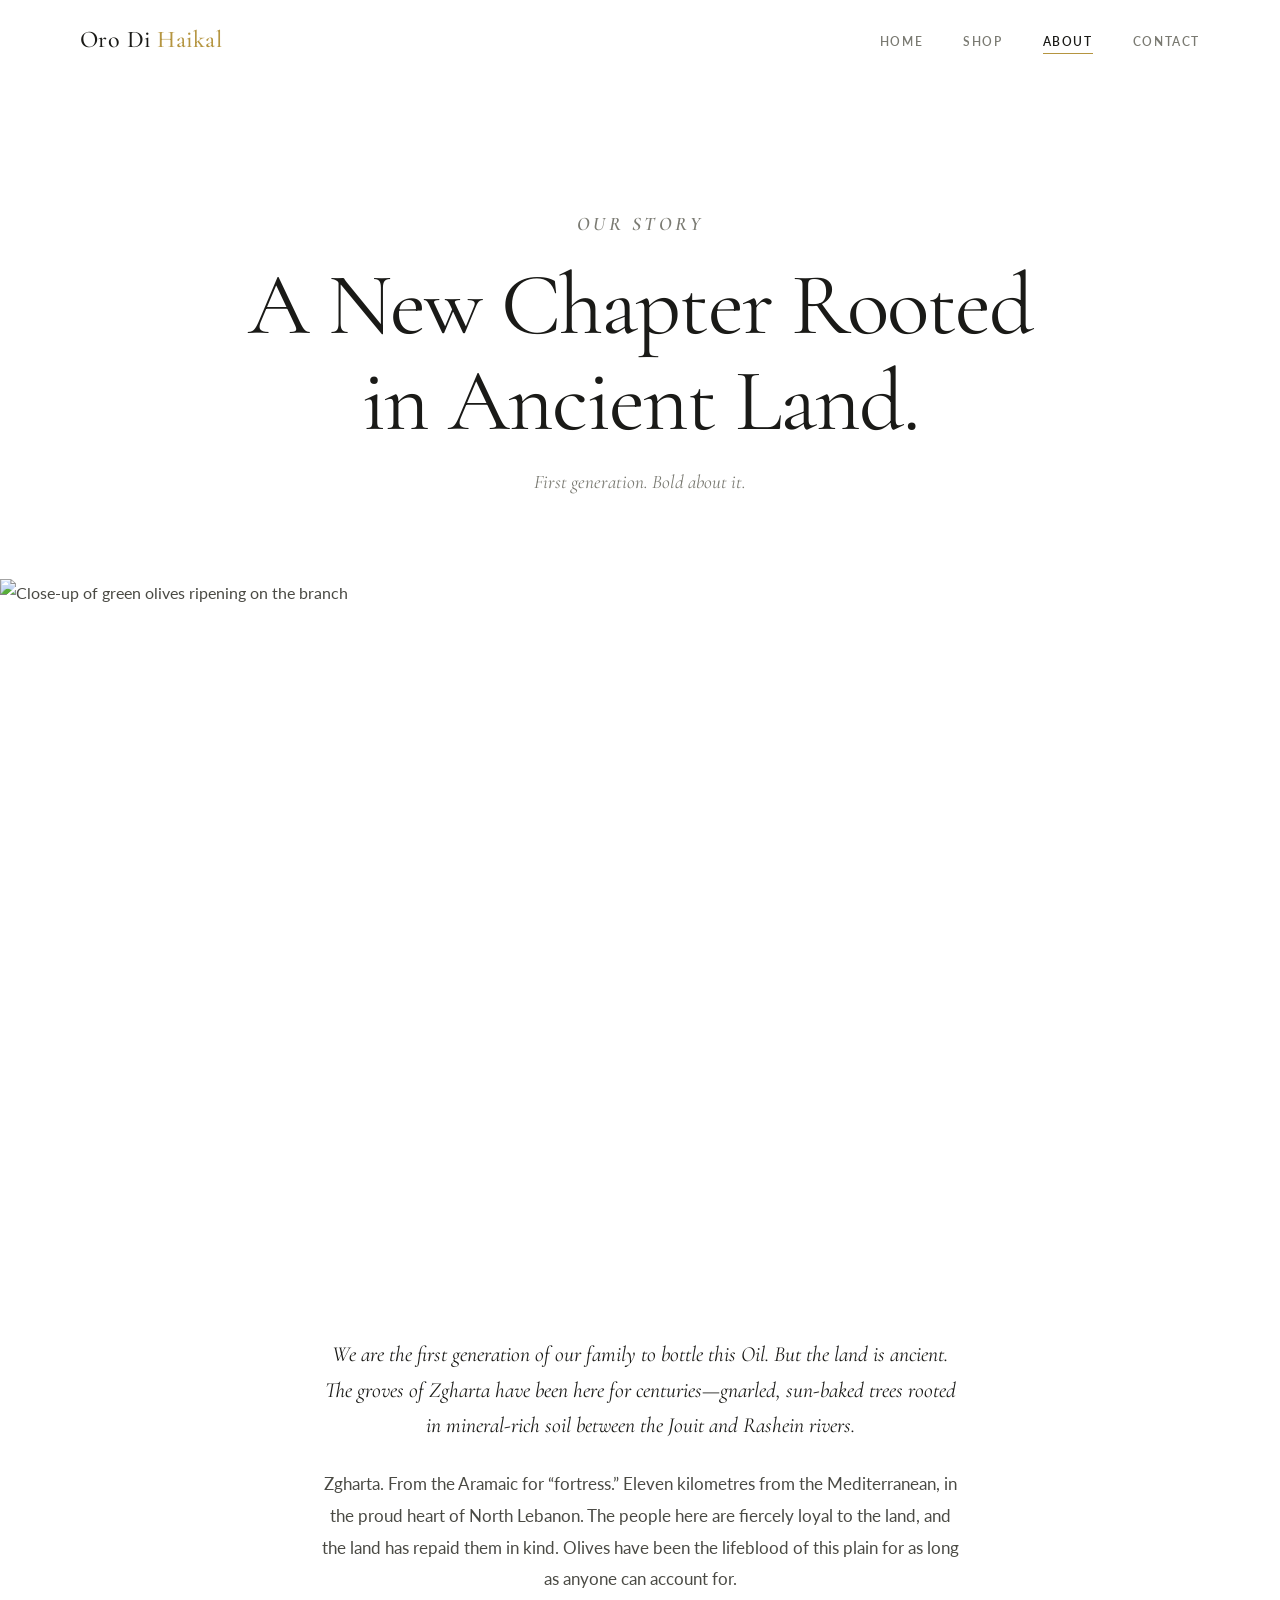
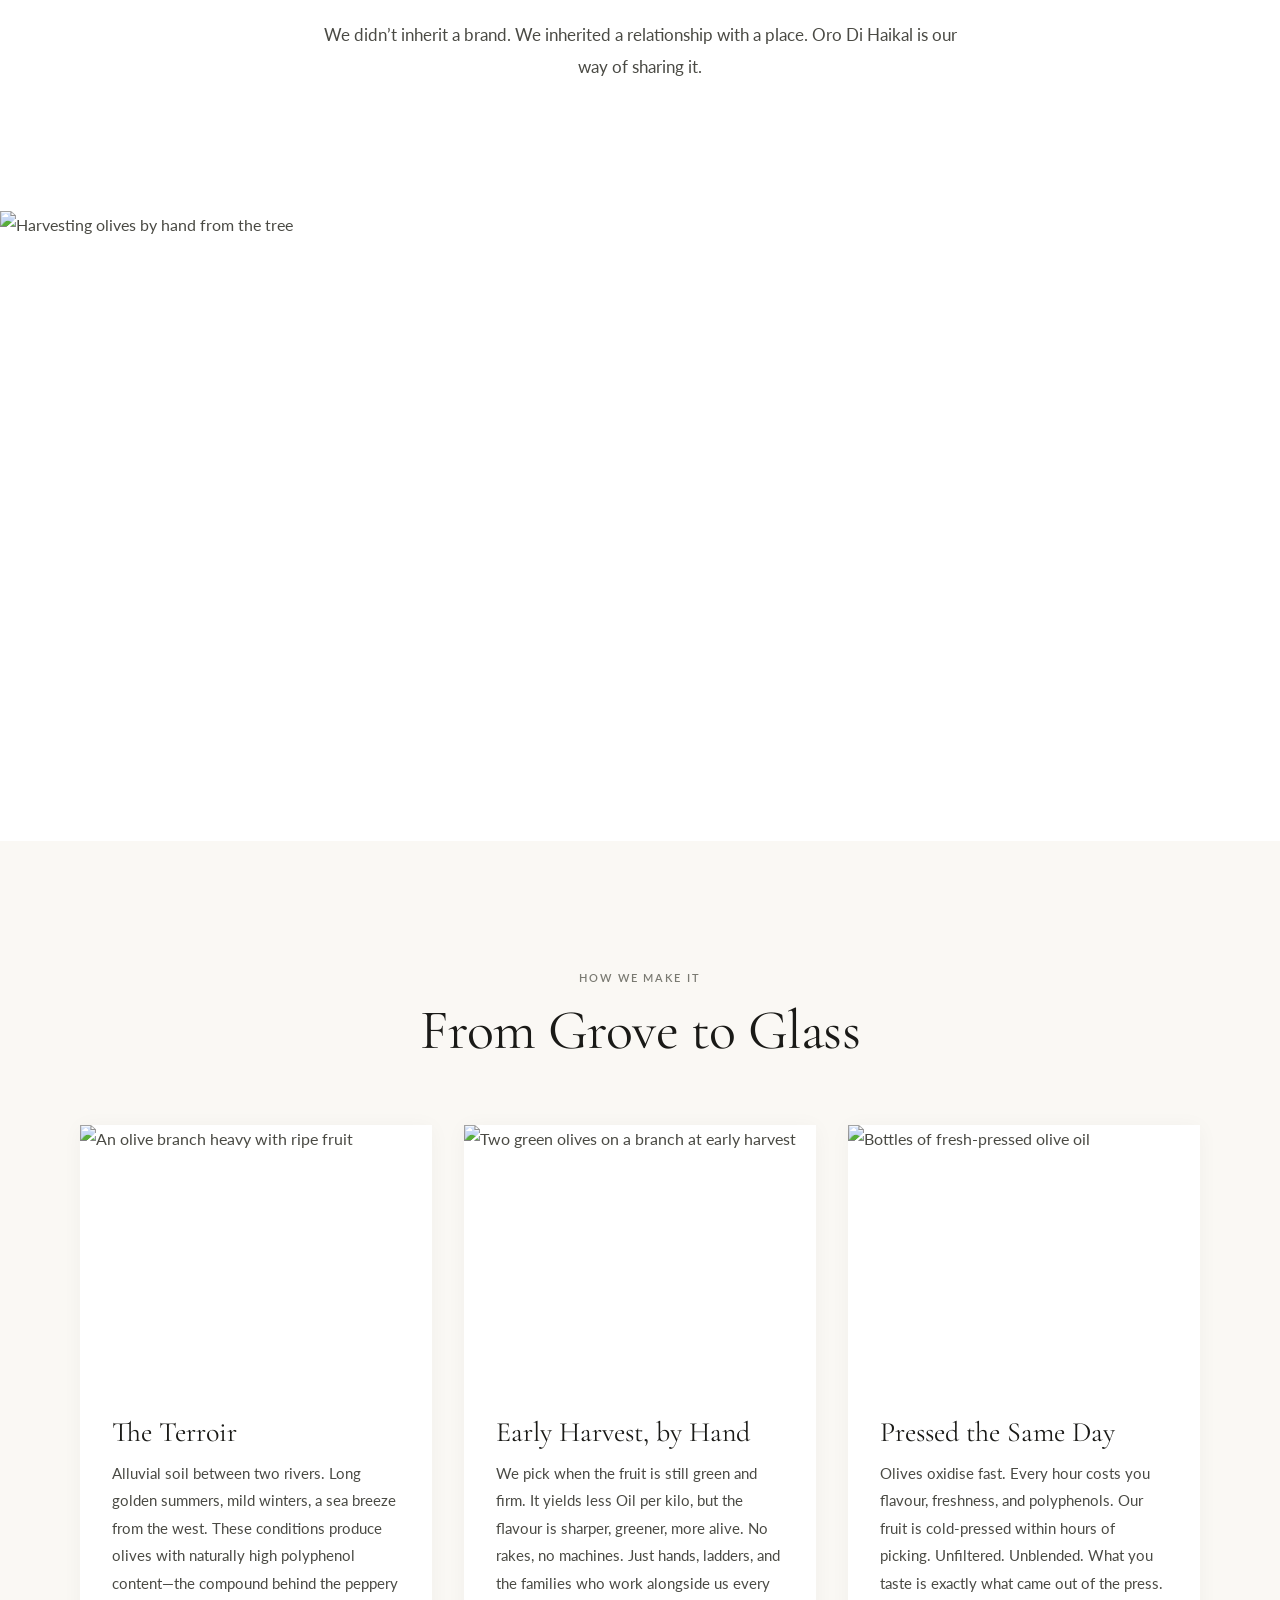
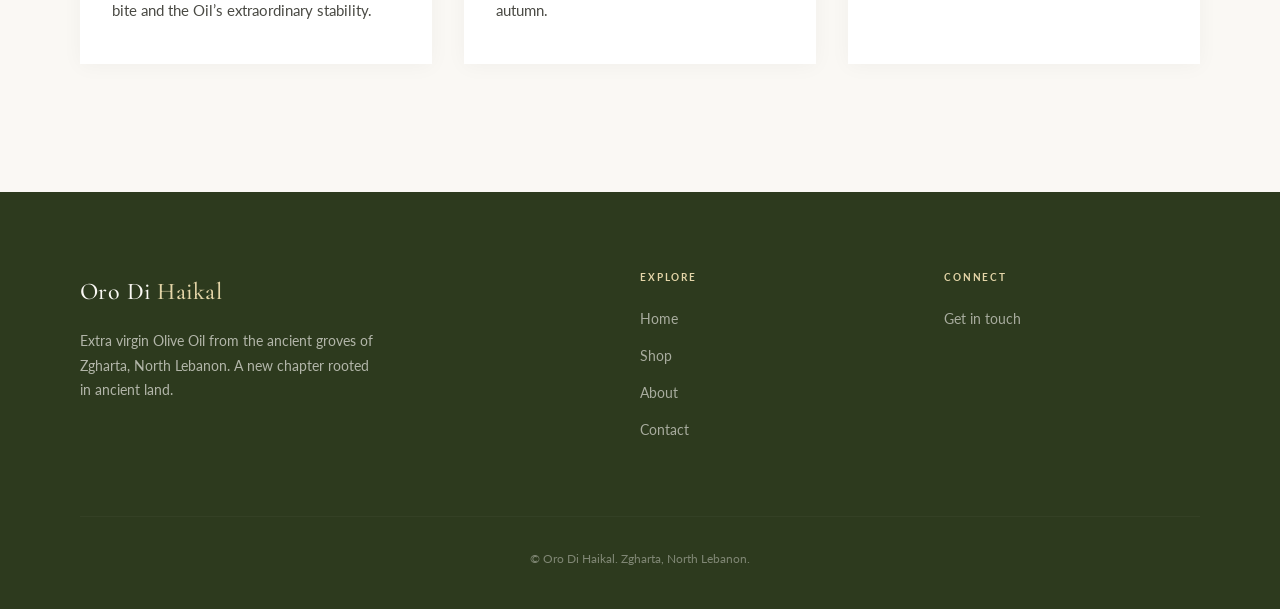
==== commit e2ef8a95: "update photos" ====
--- a/about.html
+++ b/about.html
@@ -40,7 +40,7 @@
     </section>
 
     <!-- Full-width grove image -->
-    <img class="full-img" src="https://images.unsplash.com/photo-1504197885098-865b3bfa0158?w=1600&q=80" alt="Olive trees in golden light" loading="lazy" />
+    <img class="full-img" src="https://images.unsplash.com/photo-1757149908579-474cb1da27bb?w=1600&q=80" alt="Close-up of green olives ripening on the branch" loading="lazy" />
 
     <!-- Intro prose -->
     <section class="s s--white">
@@ -54,7 +54,7 @@
     </section>
 
     <!-- Full-width harvest image -->
-    <img class="full-img" src="https://images.unsplash.com/photo-1445282768818-728615cc910a?w=1600&q=80" alt="Hands working in nature" loading="lazy" />
+    <img class="full-img" src="https://images.unsplash.com/photo-1761839259494-71caddcdd6b3?w=1600&q=80" alt="Harvesting olives by hand from the tree" loading="lazy" />
 
     <!-- Three pillars -->
     <section class="s s--cream">
@@ -65,21 +65,21 @@
         </div>
         <div class="trio">
           <article class="card reveal">
-            <img src="https://images.unsplash.com/photo-1500651230702-0e2d8a49d4ad?w=600&q=80" alt="Sunlit terraced groves" loading="lazy" />
+            <img src="https://images.unsplash.com/photo-1691523138971-6c6bfe3ae2ad?w=600&q=80" alt="An olive branch heavy with ripe fruit" loading="lazy" />
             <div class="card-body">
               <h3>The Terroir</h3>
               <p>Alluvial soil between two rivers. Long golden summers, mild winters, a sea breeze from the west. These conditions produce olives with naturally high polyphenol content&mdash;the compound behind the peppery bite and the Oil&rsquo;s extraordinary stability.</p>
             </div>
           </article>
           <article class="card reveal reveal-d1">
-            <img src="https://images.unsplash.com/photo-1464226184884-fa280b87c399?w=600&q=80" alt="Early harvest" loading="lazy" />
+            <img src="https://images.unsplash.com/photo-1759480830490-8d04304c2c34?w=600&q=80" alt="Two green olives on a branch at early harvest" loading="lazy" />
             <div class="card-body">
               <h3>Early Harvest, by Hand</h3>
               <p>We pick when the fruit is still green and firm. It yields less Oil per kilo, but the flavour is sharper, greener, more alive. No rakes, no machines. Just hands, ladders, and the families who work alongside us every autumn.</p>
             </div>
           </article>
           <article class="card reveal reveal-d2">
-            <img src="https://images.unsplash.com/photo-1509440159596-0249088772ff?w=600&q=80" alt="Cold press" loading="lazy" />
+            <img src="https://images.unsplash.com/photo-1757801333069-f7b3cabaec4a?w=600&q=80" alt="Bottles of fresh-pressed olive oil" loading="lazy" />
             <div class="card-body">
               <h3>Pressed the Same Day</h3>
               <p>Olives oxidise fast. Every hour costs you flavour, freshness, and polyphenols. Our fruit is cold-pressed within hours of picking. Unfiltered. Unblended. What you taste is exactly what came out of the press.</p>
--- a/css/style.css
+++ b/css/style.css
@@ -140,7 +140,7 @@
 }
 .hero-bg {
   position: absolute; inset: 0;
-  background: url('https://images.unsplash.com/photo-1600857544200-b2f666a9a2ec?w=1920&q=80') center/cover no-repeat;
+  background: url('https://images.unsplash.com/photo-1758524152745-bcb26ffb14a5?w=1920&q=80') center/cover no-repeat;
   opacity: 0.2;
 }
 .hero-bg::after {
